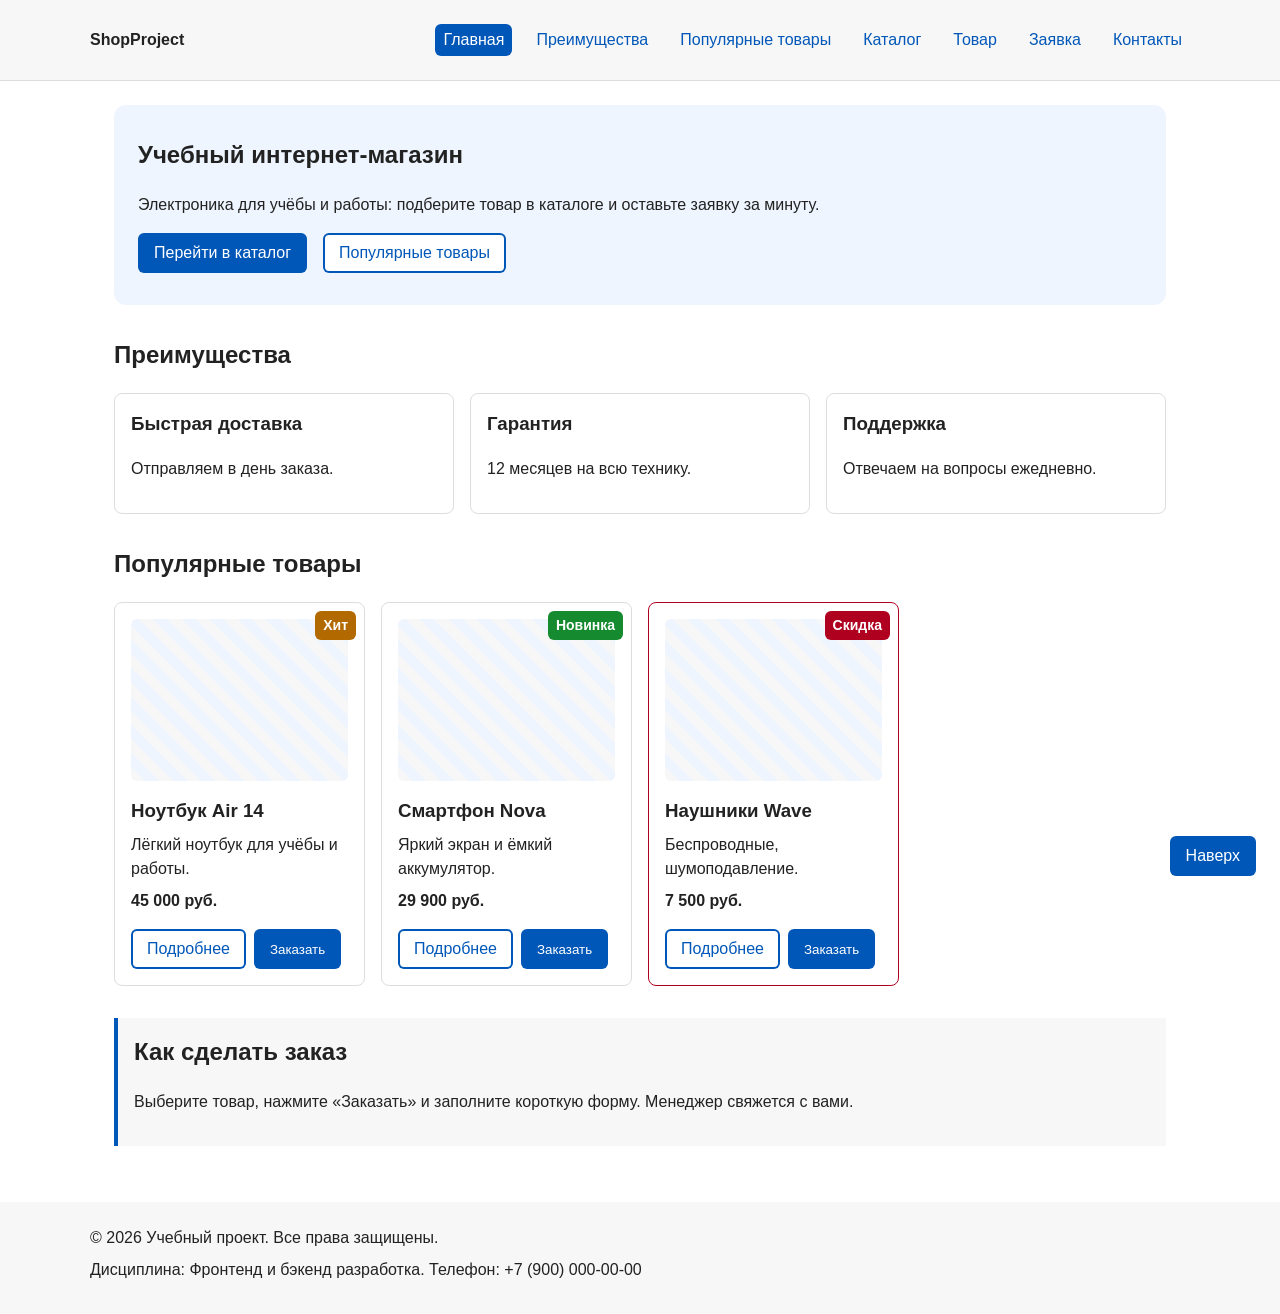
==== index.html @ 7d281588 "feat: add multi-page structure navigation and anchors" ====
<!DOCTYPE html>
<html lang="ru">
<head>
  <meta charset="UTF-8">
  <meta name="viewport" content="width=device-width, initial-scale=1.0">
  <title>Главная — ShopProject</title>
  <meta name="description" content="Учебный интернет-магазин: популярные товары, преимущества, заказ онлайн.">
  <link rel="stylesheet" href="css/style.css">
  <script src="js/main.js" defer></script>
</head>
<body id="top">
  <header>
    <div class="site-header">
      <a class="site-logo" href="index.html">ShopProject</a>
      <nav class="site-nav" aria-label="Основная навигация">
        <ul class="site-nav__list"><li><a class="site-nav__link--active" aria-current="page" href="index.html">Главная</a></li><li><a href="index.html#advantages">Преимущества</a></li><li><a href="index.html#popular">Популярные товары</a></li><li><a href="catalog.html">Каталог</a></li><li><a href="product.html">Товар</a></li><li><a href="order.html">Заявка</a></li><li><a href="contacts.html">Контакты</a></li></ul>
      </nav>
    </div>
  </header>

  <main class="page">
    <section class="hero">
      <h1>Учебный интернет-магазин</h1>
      <p>Электроника для учёбы и работы: подберите товар в каталоге и оставьте заявку за минуту.</p>
      <div class="hero__actions">
        <a class="button" href="catalog.html">Перейти в каталог</a>
        <a class="button button--secondary" href="#popular">Популярные товары</a>
      </div>
    </section>

    <section class="section" id="advantages">
      <h2>Преимущества</h2>
      <ul class="advantages-list">
        <li class="advantages-list__item"><h3 class="advantages-list__title">Быстрая доставка</h3><p>Отправляем в день заказа.</p></li>
        <li class="advantages-list__item"><h3 class="advantages-list__title">Гарантия</h3><p>12 месяцев на всю технику.</p></li>
        <li class="advantages-list__item"><h3 class="advantages-list__title">Поддержка</h3><p>Отвечаем на вопросы ежедневно.</p></li>
      </ul>
    </section>

    <section class="section" id="popular">
      <h2>Популярные товары</h2>
      <div class="catalog__grid">
      <article class="product-card product-card--hit">
        <span class="product-card__badge">Хит</span>
        <div class="product-card__image" role="img" aria-label="Изображение: Ноутбук Air 14"></div>
        <h3 class="product-card__title">Ноутбук Air 14</h3>
        <p class="product-card__description">Лёгкий ноутбук для учёбы и работы.</p>
        <p class="product-card__price">45 000 руб.</p>
        <div class="product-card__actions">
          <a class="button button--secondary" href="product.html">Подробнее</a>
          <button class="button" type="button" data-product="Ноутбук Air 14">Заказать</button>
        </div>
      </article>
      <article class="product-card product-card--new">
        <span class="product-card__badge">Новинка</span>
        <div class="product-card__image" role="img" aria-label="Изображение: Смартфон Nova"></div>
        <h3 class="product-card__title">Смартфон Nova</h3>
        <p class="product-card__description">Яркий экран и ёмкий аккумулятор.</p>
        <p class="product-card__price">29 900 руб.</p>
        <div class="product-card__actions">
          <a class="button button--secondary" href="product.html">Подробнее</a>
          <button class="button" type="button" data-product="Смартфон Nova">Заказать</button>
        </div>
      </article>
      <article class="product-card product-card--discount">
        <span class="product-card__badge">Скидка</span>
        <div class="product-card__image" role="img" aria-label="Изображение: Наушники Wave"></div>
        <h3 class="product-card__title">Наушники Wave</h3>
        <p class="product-card__description">Беспроводные, шумоподавление.</p>
        <p class="product-card__price">7 500 руб.</p>
        <div class="product-card__actions">
          <a class="button button--secondary" href="product.html">Подробнее</a>
          <button class="button" type="button" data-product="Наушники Wave">Заказать</button>
        </div>
      </article>
      </div>
    </section>

    <aside class="aside-info">
      <h2>Как сделать заказ</h2>
      <p>Выберите товар, нажмите «Заказать» и заполните короткую форму. Менеджер свяжется с вами.</p>
    </aside>
    <p class="success-message" data-success hidden>Форма успешно отправлена!</p>
  </main>

  <footer id="contacts">
    <p>&copy; 2026 Учебный проект. Все права защищены.</p>
    <p>Дисциплина: Фронтенд и бэкенд разработка. Телефон: +7 (900) 000-00-00</p>
  </footer>

  <a class="to-top" href="#top">Наверх</a>

</body>
</html>
---- css/style.css ----
/* ===============================
   1. Переменные проекта
   =============================== */

:root {
  /* Основные цвета проекта */
  --color-bg: #ffffff;
  --color-text: #222222;
  --color-muted: #666666;
  --color-primary: #0057b8;
  --color-primary-dark: #003f86;
  --color-border: #dddddd;
  --color-surface: #f7f7f7;
  --color-surface-accent: #eef5ff;
  --color-danger: #b00020;
  --color-success: #168a2f;
  --color-success-bg: #eefaf0;
  --color-white: #ffffff;

  /* Отступы */
  --space-xs: 4px;
  --space-sm: 8px;
  --space-md: 16px;
  --space-lg: 24px;
  --space-xl: 32px;

  /* Скругления */
  --radius-sm: 6px;
  --radius-md: 8px;
  --radius-lg: 12px;

  /* Размеры */
  --container-width: 1100px;
}

* {
  box-sizing: border-box;
}

/* ===============================
   2. Базовые стили
   =============================== */

* {
  box-sizing: border-box;
}

body {
  margin: 0;
  font-family: Arial, sans-serif;
  line-height: 1.5;
  color: var(--color-text);
  background-color: var(--color-bg);
}

header,
main,
footer {
  padding: var(--space-lg);
}

/* ===============================
   3. Общие элементы интерфейса
   =============================== */

header {
  background-color: var(--color-surface);
}

footer {
  background-color: var(--color-surface);
}

.site-header {
  max-width: 1100px;
  margin: 0 auto;
}

.site-logo {
  font-weight: bold;
  text-decoration: none;
  color: #222222;
}

.site-nav__list {
  padding: 0;
  margin: 16px 0 0;
  list-style: none;
}

.site-nav__list li {
  margin-bottom: 8px;
}

.site-nav__list a {
  color: #0057b8;
  text-decoration: none;
}

.site-nav__list a:hover {
  text-decoration: underline;
}

/* ===============================
   4. Компоненты страницы
   =============================== */

.hero {
  max-width: var(--container-width);
  margin: 0 auto var(--space-xl);
  padding: var(--space-xl) var(--space-lg);
  background-color: var(--color-surface-accent);
  border-radius: var(--radius-lg);
}

.section {
  max-width: var(--container-width);
  margin: 0 auto var(--space-xl);
}

.section h2 {
  margin-top: 0;
}

.product-card {
  margin-bottom: var(--space-md);
  padding: var(--space-md);
  border: 1px solid var(--color-border);
  border-radius: var(--radius-md);
  background-color: var(--color-bg);
}

.product-card:hover {
  border-color: var(--color-primary);
}

.product-card h3 {
  margin-top: 0;
}

.button {
  display: inline-block;
  padding: var(--space-sm) var(--space-md);
  color: var(--color-white);
  background-color: var(--color-primary);
  text-decoration: none;
  border: none;
  border-radius: var(--radius-sm);
  cursor: pointer;
}

.button:hover {
  background-color: var(--color-primary-dark);
}

.button:focus-visible {
  outline: 2px solid var(--color-primary);
  outline-offset: 3px;
}

.button:disabled {
  opacity: 0.6;
  cursor: not-allowed;
}

/*
  Дополнительный информационный блок.
*/
.aside-info {
  max-width: var(--container-width);
  margin: 0 auto var(--space-xl);
  padding: var(--space-md);
  border-left: 4px solid var(--color-primary);
  background-color: var(--color-surface);
}

/* ===============================
   5. Форма и модальное окно
   =============================== */

.order-dialog {
  width: min(100% - 32px, 560px);
  padding: var(--space-lg);
  border: none;
  border-radius: var(--radius-lg);
}

.order-dialog::backdrop {
  background-color: rgba(0, 0, 0, 0.5);
}

.form-field {
  margin-bottom: var(--space-md);
}

.form-field label {
  display: block;
  margin-bottom: var(--space-xs);
}

.form-field input,
.form-field select,
.form-field textarea {
  width: 100%;
  padding: 10px 12px;
  border: 1px solid var(--color-border);
  border-radius: var(--radius-sm);
  font: inherit;
}

.form-field input[type="checkbox"] {
  width: auto;
}

.form-field small {
  display: block;
  margin-top: var(--space-xs);
  color: var(--color-muted);
}

.form-field input:hover,
.form-field select:hover,
.form-field textarea:hover {
  border-color: var(--color-primary);
}

.form-field input:focus-visible,
.form-field select:focus-visible,
.form-field textarea:focus-visible,
.form-actions button:focus-visible {
  outline: 2px solid var(--color-primary);
  outline-offset: 3px;
}

[aria-invalid="true"] {
  border-color: var(--color-danger);
}


/*
  Кнопки формы.
*/
.form-actions {
  display: flex;
  gap: 12px;
  margin-top: 20px;
}

/*
  Сообщение об успешной отправке.
*/
.success-message {
  max-width: var(--container-width);
  margin: var(--space-lg) auto;
  padding: var(--space-md);
  border-left: 4px solid var(--color-success);
  background-color: var(--color-success-bg);
}

/* ===============================
   6. Дополнения для многостраничного сайта
   (всё, что выше, сохранено без изменений)
   =============================== */

a {
  color: var(--color-primary);
}

a:focus-visible {
  outline: 2px solid var(--color-primary);
  outline-offset: 3px;
}

.page {
  max-width: var(--container-width);
  margin: 0 auto;
}

.page__title {
  margin-top: 0;
}

.breadcrumbs {
  margin-bottom: var(--space-md);
  color: var(--color-muted);
}

.section--narrow {
  margin-left: 0;
  max-width: 600px;
}

/* Шапка: sticky + Flexbox */
header {
  position: sticky;
  top: 0;
  z-index: 100;
  border-bottom: 1px solid var(--color-border);
}

.site-header {
  display: flex;
  flex-wrap: wrap;
  align-items: center;
  justify-content: space-between;
  gap: var(--space-md);
}

.site-nav__list {
  display: flex;
  flex-wrap: wrap;
  gap: var(--space-xs) var(--space-md);
  margin: 0;
}

.site-nav__list li {
  margin-bottom: 0;
}

.site-nav__list a {
  display: inline-block;
  padding: var(--space-xs) var(--space-sm);
  border-radius: var(--radius-sm);
}

.site-nav__list .site-nav__link--active {
  color: var(--color-white);
  background-color: var(--color-primary);
}

footer p {
  max-width: var(--container-width);
  margin: 0 auto var(--space-sm);
}

/* Кнопки: варианты */
.button--secondary {
  color: var(--color-primary);
  background-color: var(--color-white);
  box-shadow: inset 0 0 0 2px var(--color-primary);
}

.button--secondary:hover {
  color: var(--color-white);
}

.button--disabled {
  opacity: 0.6;
  cursor: not-allowed;
}

/* Главная */
.hero h1 {
  margin-top: 0;
}

.hero__actions {
  display: flex;
  flex-wrap: wrap;
  gap: var(--space-md);
}

.advantages-list {
  display: grid;
  grid-template-columns: repeat(auto-fit, minmax(220px, 1fr));
  gap: var(--space-md);
  margin: 0;
  padding: 0;
  list-style: none;
}

.advantages-list__item {
  padding: var(--space-md);
  border: 1px solid var(--color-border);
  border-radius: var(--radius-md);
}

.advantages-list__title {
  margin-top: 0;
}

.aside-info h2 {
  margin-top: 0;
}

/* Каталог: Grid */
.catalog {
  display: grid;
  grid-template-columns: 240px 1fr;
  gap: var(--space-lg);
  align-items: start;
}

.catalog__grid {
  display: grid;
  grid-template-columns: repeat(auto-fill, minmax(250px, 1fr));
  gap: var(--space-md);
}

.catalog__grid .product-card {
  margin-bottom: 0;
}

.filters {
  position: sticky;
  top: 90px;
  padding: var(--space-md);
  border: 1px solid var(--color-border);
  border-radius: var(--radius-md);
  background-color: var(--color-surface);
}

.filters__title {
  margin-top: 0;
}

.filters__subtitle {
  margin-bottom: var(--space-sm);
}

.filters__list {
  margin: 0 0 var(--space-md);
  padding: 0;
  list-style: none;
}

.filters__text {
  margin-top: 0;
}

/* Карточки: relative + absolute бейдж */
.product-card {
  position: relative;
  display: flex;
  flex-direction: column;
}

.product-card__badge {
  position: absolute;
  top: var(--space-sm);
  right: var(--space-sm);
  z-index: 1;
  padding: var(--space-xs) var(--space-sm);
  font-size: 14px;
  font-weight: bold;
  color: var(--color-white);
  background-color: #b26a00;
  border-radius: var(--radius-sm);
}

.product-card--new .product-card__badge {
  background-color: var(--color-success);
}

.product-card--discount {
  border-color: var(--color-danger);
}

.product-card--discount .product-card__badge {
  background-color: var(--color-danger);
}

.product-card__image,
.product-page__image {
  aspect-ratio: 4 / 3;
  margin-bottom: var(--space-md);
  background: repeating-linear-gradient(45deg, var(--color-surface), var(--color-surface) 10px, var(--color-surface-accent) 10px, var(--color-surface-accent) 20px);
  border-radius: var(--radius-sm);
}

.product-card__title {
  margin-bottom: var(--space-sm);
}

.product-card__description {
  flex-grow: 1;
  margin: 0 0 var(--space-sm);
}

.product-card__price {
  margin: 0 0 var(--space-md);
  font-weight: bold;
}

.product-card__actions {
  display: flex;
  flex-wrap: wrap;
  gap: var(--space-sm);
}

/* Страница товара и таблица */
.product-page {
  display: grid;
  grid-template-columns: 1fr 1fr;
  gap: var(--space-xl);
  margin-bottom: var(--space-xl);
}

.product-page__title {
  margin-top: 0;
}

.product-page__price {
  font-size: 28px;
  font-weight: bold;
}

.spec-table {
  width: 100%;
  border-collapse: collapse;
}

.spec-table__caption {
  margin-bottom: var(--space-sm);
  font-size: 20px;
  font-weight: bold;
  text-align: left;
}

.spec-table th,
.spec-table td {
  padding: var(--space-sm) var(--space-md);
  border: 1px solid var(--color-border);
  text-align: left;
}

.spec-table thead th {
  color: var(--color-white);
  background-color: var(--color-primary);
}

.spec-table tbody th {
  background-color: var(--color-surface);
}

.spec-table tbody tr:nth-child(even) td {
  background-color: var(--color-surface-accent);
}

.spec-table tbody tr:hover td {
  background-color: var(--color-border);
}

/* Контакты и кнопка «Наверх» (fixed) */
.contacts {
  display: grid;
  grid-template-columns: 1fr 1fr;
  gap: var(--space-xl);
}

.to-top {
  position: fixed;
  right: var(--space-lg);
  bottom: var(--space-lg);
  z-index: 50;
  padding: var(--space-sm) var(--space-md);
  color: var(--color-white);
  background-color: var(--color-primary);
  border-radius: var(--radius-sm);
  text-decoration: none;
}

.to-top:hover {
  background-color: var(--color-primary-dark);
}

/* Адаптивность */
@media (max-width: 800px) {
  .catalog,
  .product-page,
  .contacts {
    grid-template-columns: 1fr;
  }

  .filters {
    position: static;
  }
}
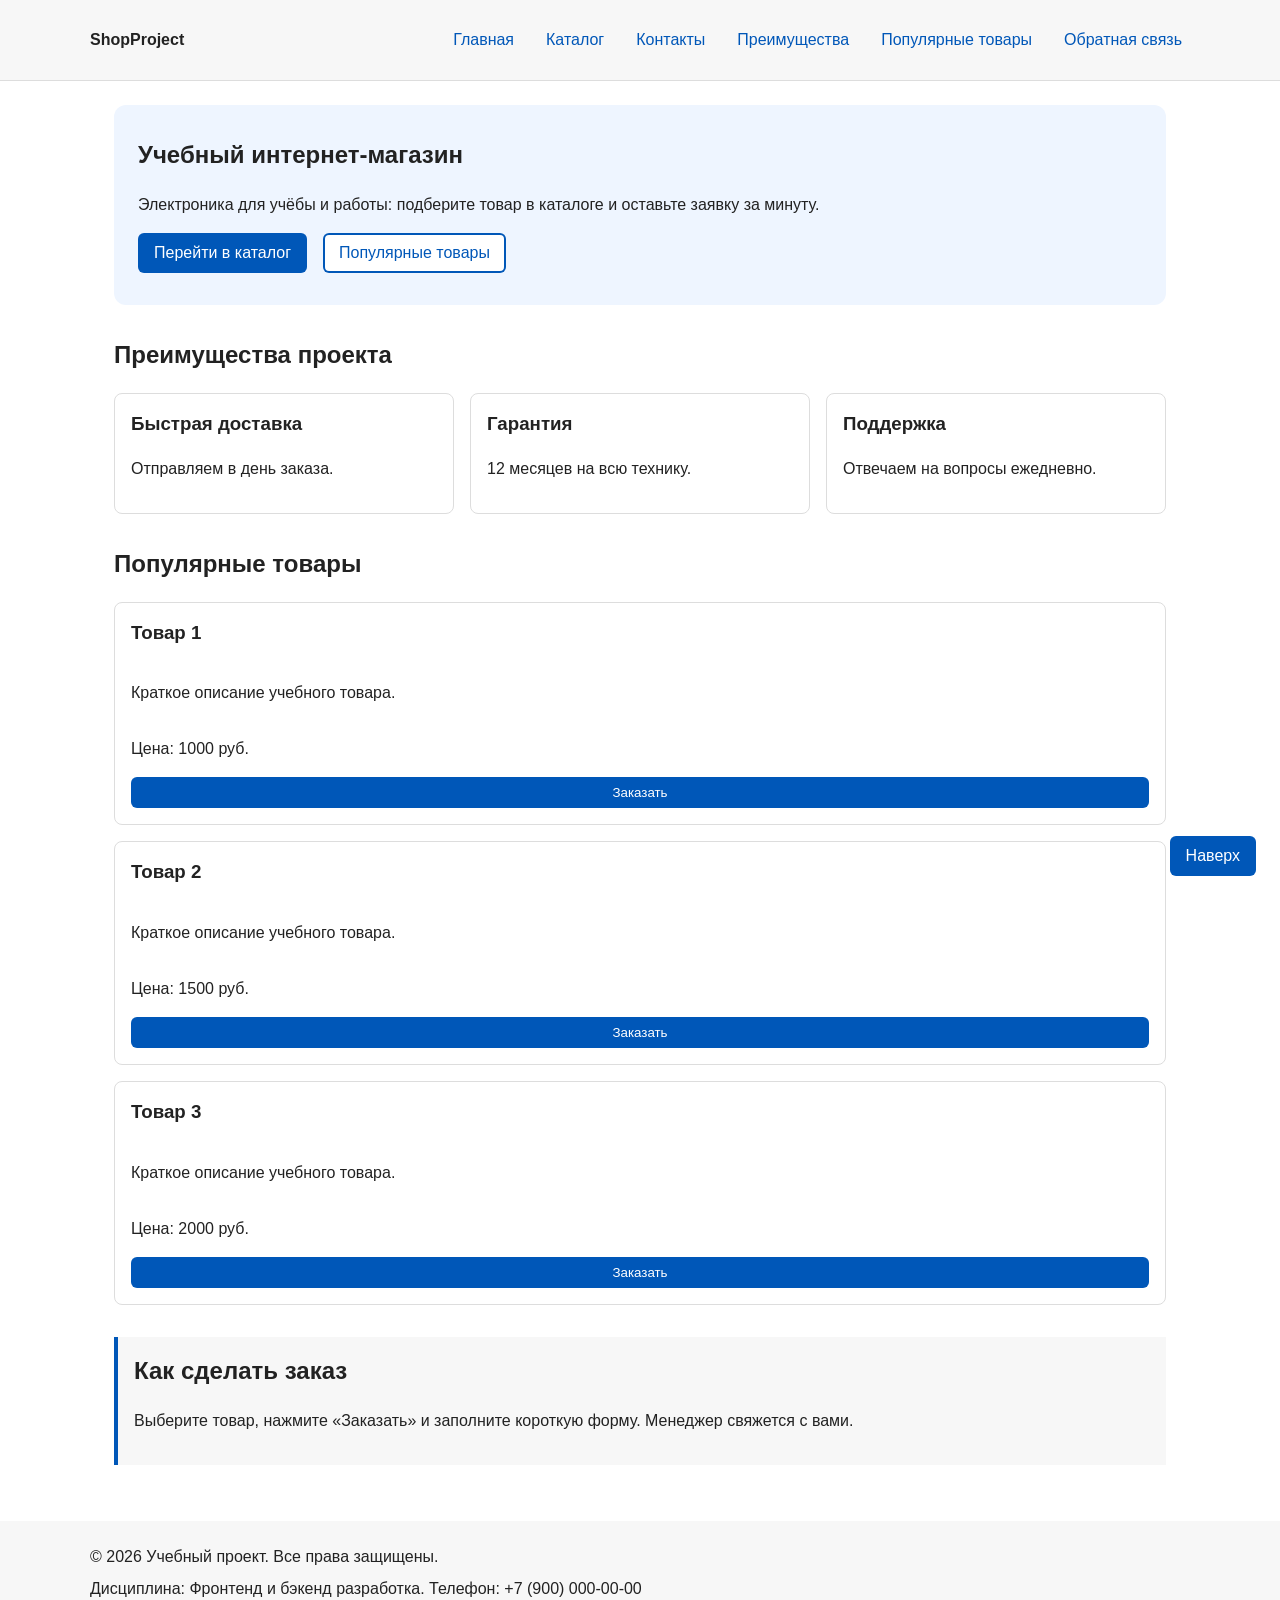
==== commit 2c433a92: "feat: add multi-page structure navigation and anchors" ====
--- a/index.html
+++ b/index.html
@@ -7,14 +7,26 @@
   <meta name="description" content="Учебный интернет-магазин: популярные товары, преимущества, заказ онлайн.">
   <link rel="stylesheet" href="css/style.css">
   <script src="js/main.js" defer></script>
+  <meta property="og:type" content="website">
+  <meta property="og:title" content="Учебный интернет-магазин">
+  <meta property="og:description" content="Учебный frontend-проект интернет-магазина.">
+  <meta property="og:image" content="https://sefdief.github.io/kr1-html-css-shop/images/preview.jpg">
 </head>
 <body id="top">
   <header>
     <div class="site-header">
       <a class="site-logo" href="index.html">ShopProject</a>
       <nav class="site-nav" aria-label="Основная навигация">
-        <ul class="site-nav__list"><li><a class="site-nav__link--active" aria-current="page" href="index.html">Главная</a></li><li><a href="index.html#advantages">Преимущества</a></li><li><a href="index.html#popular">Популярные товары</a></li><li><a href="catalog.html">Каталог</a></li><li><a href="product.html">Товар</a></li><li><a href="order.html">Заявка</a></li><li><a href="contacts.html">Контакты</a></li></ul>
-      </nav>
+        <ul class="site-nav__list">
+        <li><a href="index.html">Главная</a></li>
+        <li><a href="catalog.html">Каталог</a></li>
+        <li><a href="contacts.html">Контакты</a></li>
+        <li><a href="index.html#advantages">Преимущества</a></li>
+        <li><a href="index.html#popular">Популярные товары</a></li>
+        <li><a href="index.html#contacts">Обратная связь</a></li>
+      </ul>
+    </nav>
+
     </div>
   </header>
 
@@ -29,7 +41,7 @@
     </section>
 
     <section class="section" id="advantages">
-      <h2>Преимущества</h2>
+      <h2>Преимущества проекта</h2>
       <ul class="advantages-list">
         <li class="advantages-list__item"><h3 class="advantages-list__title">Быстрая доставка</h3><p>Отправляем в день заказа.</p></li>
         <li class="advantages-list__item"><h3 class="advantages-list__title">Гарантия</h3><p>12 месяцев на всю технику.</p></li>
@@ -37,44 +49,39 @@
       </ul>
     </section>
 
-    <section class="section" id="popular">
-      <h2>Популярные товары</h2>
-      <div class="catalog__grid">
-      <article class="product-card product-card--hit">
-        <span class="product-card__badge">Хит</span>
-        <div class="product-card__image" role="img" aria-label="Изображение: Ноутбук Air 14"></div>
-        <h3 class="product-card__title">Ноутбук Air 14</h3>
-        <p class="product-card__description">Лёгкий ноутбук для учёбы и работы.</p>
-        <p class="product-card__price">45 000 руб.</p>
-        <div class="product-card__actions">
-          <a class="button button--secondary" href="product.html">Подробнее</a>
-          <button class="button" type="button" data-product="Ноутбук Air 14">Заказать</button>
-        </div>
-      </article>
-      <article class="product-card product-card--new">
-        <span class="product-card__badge">Новинка</span>
-        <div class="product-card__image" role="img" aria-label="Изображение: Смартфон Nova"></div>
-        <h3 class="product-card__title">Смартфон Nova</h3>
-        <p class="product-card__description">Яркий экран и ёмкий аккумулятор.</p>
-        <p class="product-card__price">29 900 руб.</p>
-        <div class="product-card__actions">
-          <a class="button button--secondary" href="product.html">Подробнее</a>
-          <button class="button" type="button" data-product="Смартфон Nova">Заказать</button>
-        </div>
-      </article>
-      <article class="product-card product-card--discount">
-        <span class="product-card__badge">Скидка</span>
-        <div class="product-card__image" role="img" aria-label="Изображение: Наушники Wave"></div>
-        <h3 class="product-card__title">Наушники Wave</h3>
-        <p class="product-card__description">Беспроводные, шумоподавление.</p>
-        <p class="product-card__price">7 500 руб.</p>
-        <div class="product-card__actions">
-          <a class="button button--secondary" href="product.html">Подробнее</a>
-          <button class="button" type="button" data-product="Наушники Wave">Заказать</button>
-        </div>
-      </article>
-      </div>
-    </section>
+<section class="section" id="popular">
+  <h2>Популярные товары</h2>
+  <div class="products-grid">
+  
+    <article class="product-card">
+      <h3>Товар 1</h3>
+      <p>Краткое описание учебного товара.</p>
+      <p>Цена: 1000 руб.</p>
+      <button class="button product-card__button" type="button" data-product="Товар 1">
+        Заказать
+      </button>
+    </article>
+
+    <article class="product-card">
+      <h3>Товар 2</h3>
+      <p>Краткое описание учебного товара.</p>
+      <p>Цена: 1500 руб.</p>
+      <button class="button product-card__button" type="button" data-product="Товар 2">
+        Заказать
+      </button>
+    </article>
+
+    <article class="product-card">
+      <h3>Товар 3</h3>
+      <p>Краткое описание учебного товара.</p>
+      <p>Цена: 2000 руб.</p>
+      <button class="button product-card__button" type="button" data-product="Товар 3">
+        Заказать
+      </button>
+    </article>
+  </div>
+</section>
+
 
     <aside class="aside-info">
       <h2>Как сделать заказ</h2>
--- a/css/style.css
+++ b/css/style.css
@@ -83,23 +83,35 @@
 }
 
 .site-nav__list {
+  display: flex;
+  flex-wrap: wrap;
+  justify-content: center;
+  align-items: center;
+  gap: var(--space-md);
   padding: 0;
-  margin: 16px 0 0;
+  margin: var(--space-md) 0 0;
   list-style: none;
 }
+
 
 .site-nav__list li {
   margin-bottom: 8px;
 }
 
 .site-nav__list a {
-  color: #0057b8;
+  display: inline-block;
+  padding: var(--space-sm) var(--space-md);
+  color: var(--color-primary);
   text-decoration: none;
-}
+  border-radius: var(--radius-sm);
+}
+
 
 .site-nav__list a:hover {
-  text-decoration: underline;
-}
+  color: var(--color-white);
+  background-color: var(--color-primary);
+}
+
 
 /* ===============================
    4. Компоненты страницы
@@ -266,6 +278,10 @@
   color: var(--color-primary);
 }
 
+html {
+  scroll-behavior: smooth;
+}
+
 a:focus-visible {
   outline: 2px solid var(--color-primary);
   outline-offset: 3px;
@@ -281,7 +297,18 @@
 }
 
 .breadcrumbs {
-  margin-bottom: var(--space-md);
+  max-width: var(--container-width);
+  margin: 0 auto var(--space-md);
+  font-size: 14px;
+  color: var(--color-muted);
+}
+
+.breadcrumbs a {
+  color: var(--color-primary);
+}
+
+.breadcrumbs span::before {
+  content: " / ";
   color: var(--color-muted);
 }
 
@@ -541,6 +568,11 @@
   background-color: var(--color-border);
 }
 
+:target {
+  outline: 2px dashed var(--color-primary);
+  outline-offset: 4px;
+}
+
 /* Контакты и кнопка «Наверх» (fixed) */
 .contacts {
   display: grid;
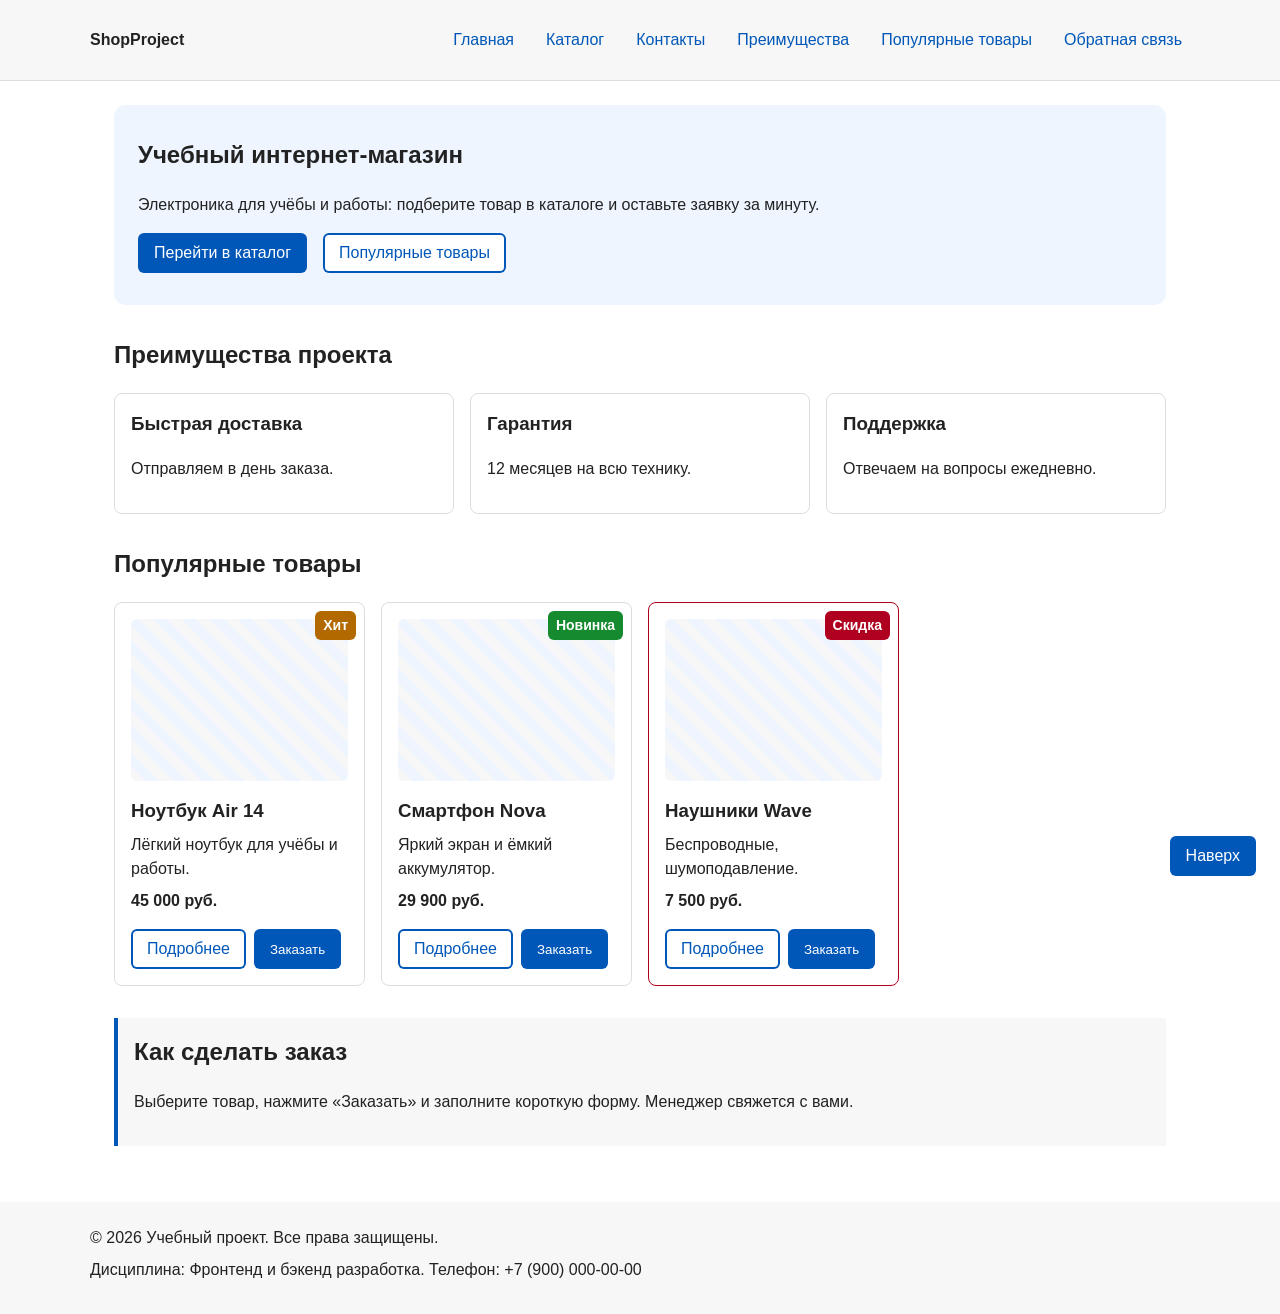
==== commit 36144602: "feat: add multi-page structure navigation and anchors" ====
--- a/index.html
+++ b/index.html
@@ -5,12 +5,12 @@
   <meta name="viewport" content="width=device-width, initial-scale=1.0">
   <title>Главная — ShopProject</title>
   <meta name="description" content="Учебный интернет-магазин: популярные товары, преимущества, заказ онлайн.">
-  <link rel="stylesheet" href="css/style.css">
-  <script src="js/main.js" defer></script>
   <meta property="og:type" content="website">
   <meta property="og:title" content="Учебный интернет-магазин">
   <meta property="og:description" content="Учебный frontend-проект интернет-магазина.">
   <meta property="og:image" content="https://sefdief.github.io/kr1-html-css-shop/images/preview.jpg">
+  <link rel="stylesheet" href="css/style.css">
+  <script src="js/main.js" defer></script>
 </head>
 <body id="top">
   <header>
@@ -18,15 +18,14 @@
       <a class="site-logo" href="index.html">ShopProject</a>
       <nav class="site-nav" aria-label="Основная навигация">
         <ul class="site-nav__list">
-        <li><a href="index.html">Главная</a></li>
-        <li><a href="catalog.html">Каталог</a></li>
-        <li><a href="contacts.html">Контакты</a></li>
-        <li><a href="index.html#advantages">Преимущества</a></li>
-        <li><a href="index.html#popular">Популярные товары</a></li>
-        <li><a href="index.html#contacts">Обратная связь</a></li>
-      </ul>
-    </nav>
-
+          <li><a href="index.html">Главная</a></li>
+          <li><a href="catalog.html">Каталог</a></li>
+          <li><a href="contacts.html">Контакты</a></li>
+          <li><a href="index.html#advantages">Преимущества</a></li>
+          <li><a href="index.html#popular">Популярные товары</a></li>
+          <li><a href="index.html#contacts">Обратная связь</a></li>
+        </ul>
+      </nav>
     </div>
   </header>
 
@@ -49,39 +48,44 @@
       </ul>
     </section>
 
-<section class="section" id="popular">
-  <h2>Популярные товары</h2>
-  <div class="products-grid">
-  
-    <article class="product-card">
-      <h3>Товар 1</h3>
-      <p>Краткое описание учебного товара.</p>
-      <p>Цена: 1000 руб.</p>
-      <button class="button product-card__button" type="button" data-product="Товар 1">
-        Заказать
-      </button>
-    </article>
-
-    <article class="product-card">
-      <h3>Товар 2</h3>
-      <p>Краткое описание учебного товара.</p>
-      <p>Цена: 1500 руб.</p>
-      <button class="button product-card__button" type="button" data-product="Товар 2">
-        Заказать
-      </button>
-    </article>
-
-    <article class="product-card">
-      <h3>Товар 3</h3>
-      <p>Краткое описание учебного товара.</p>
-      <p>Цена: 2000 руб.</p>
-      <button class="button product-card__button" type="button" data-product="Товар 3">
-        Заказать
-      </button>
-    </article>
-  </div>
-</section>
-
+    <section class="section" id="popular">
+      <h2>Популярные товары</h2>
+      <div class="catalog__grid">
+      <article class="product-card product-card--hit">
+        <span class="product-card__badge">Хит</span>
+        <div class="product-card__image" role="img" aria-label="Изображение: Ноутбук Air 14"></div>
+        <h3 class="product-card__title">Ноутбук Air 14</h3>
+        <p class="product-card__description">Лёгкий ноутбук для учёбы и работы.</p>
+        <p class="product-card__price">45 000 руб.</p>
+        <div class="product-card__actions">
+          <a class="button button--secondary" href="product.html">Подробнее</a>
+          <button class="button" type="button" data-product="Ноутбук Air 14">Заказать</button>
+        </div>
+      </article>
+      <article class="product-card product-card--new">
+        <span class="product-card__badge">Новинка</span>
+        <div class="product-card__image" role="img" aria-label="Изображение: Смартфон Nova"></div>
+        <h3 class="product-card__title">Смартфон Nova</h3>
+        <p class="product-card__description">Яркий экран и ёмкий аккумулятор.</p>
+        <p class="product-card__price">29 900 руб.</p>
+        <div class="product-card__actions">
+          <a class="button button--secondary" href="product.html">Подробнее</a>
+          <button class="button" type="button" data-product="Смартфон Nova">Заказать</button>
+        </div>
+      </article>
+      <article class="product-card product-card--discount">
+        <span class="product-card__badge">Скидка</span>
+        <div class="product-card__image" role="img" aria-label="Изображение: Наушники Wave"></div>
+        <h3 class="product-card__title">Наушники Wave</h3>
+        <p class="product-card__description">Беспроводные, шумоподавление.</p>
+        <p class="product-card__price">7 500 руб.</p>
+        <div class="product-card__actions">
+          <a class="button button--secondary" href="product.html">Подробнее</a>
+          <button class="button" type="button" data-product="Наушники Wave">Заказать</button>
+        </div>
+      </article>
+      </div>
+    </section>
 
     <aside class="aside-info">
       <h2>Как сделать заказ</h2>
--- a/css/style.css
+++ b/css/style.css
@@ -278,10 +278,6 @@
   color: var(--color-primary);
 }
 
-html {
-  scroll-behavior: smooth;
-}
-
 a:focus-visible {
   outline: 2px solid var(--color-primary);
   outline-offset: 3px;
@@ -311,6 +307,16 @@
   content: " / ";
   color: var(--color-muted);
 }
+
+html {
+  scroll-behavior: smooth;
+}
+
+:target {
+  outline: 2px dashed var(--color-primary);
+  outline-offset: 4px;
+}
+
 
 .section--narrow {
   margin-left: 0;
@@ -568,11 +574,6 @@
   background-color: var(--color-border);
 }
 
-:target {
-  outline: 2px dashed var(--color-primary);
-  outline-offset: 4px;
-}
-
 /* Контакты и кнопка «Наверх» (fixed) */
 .contacts {
   display: grid;
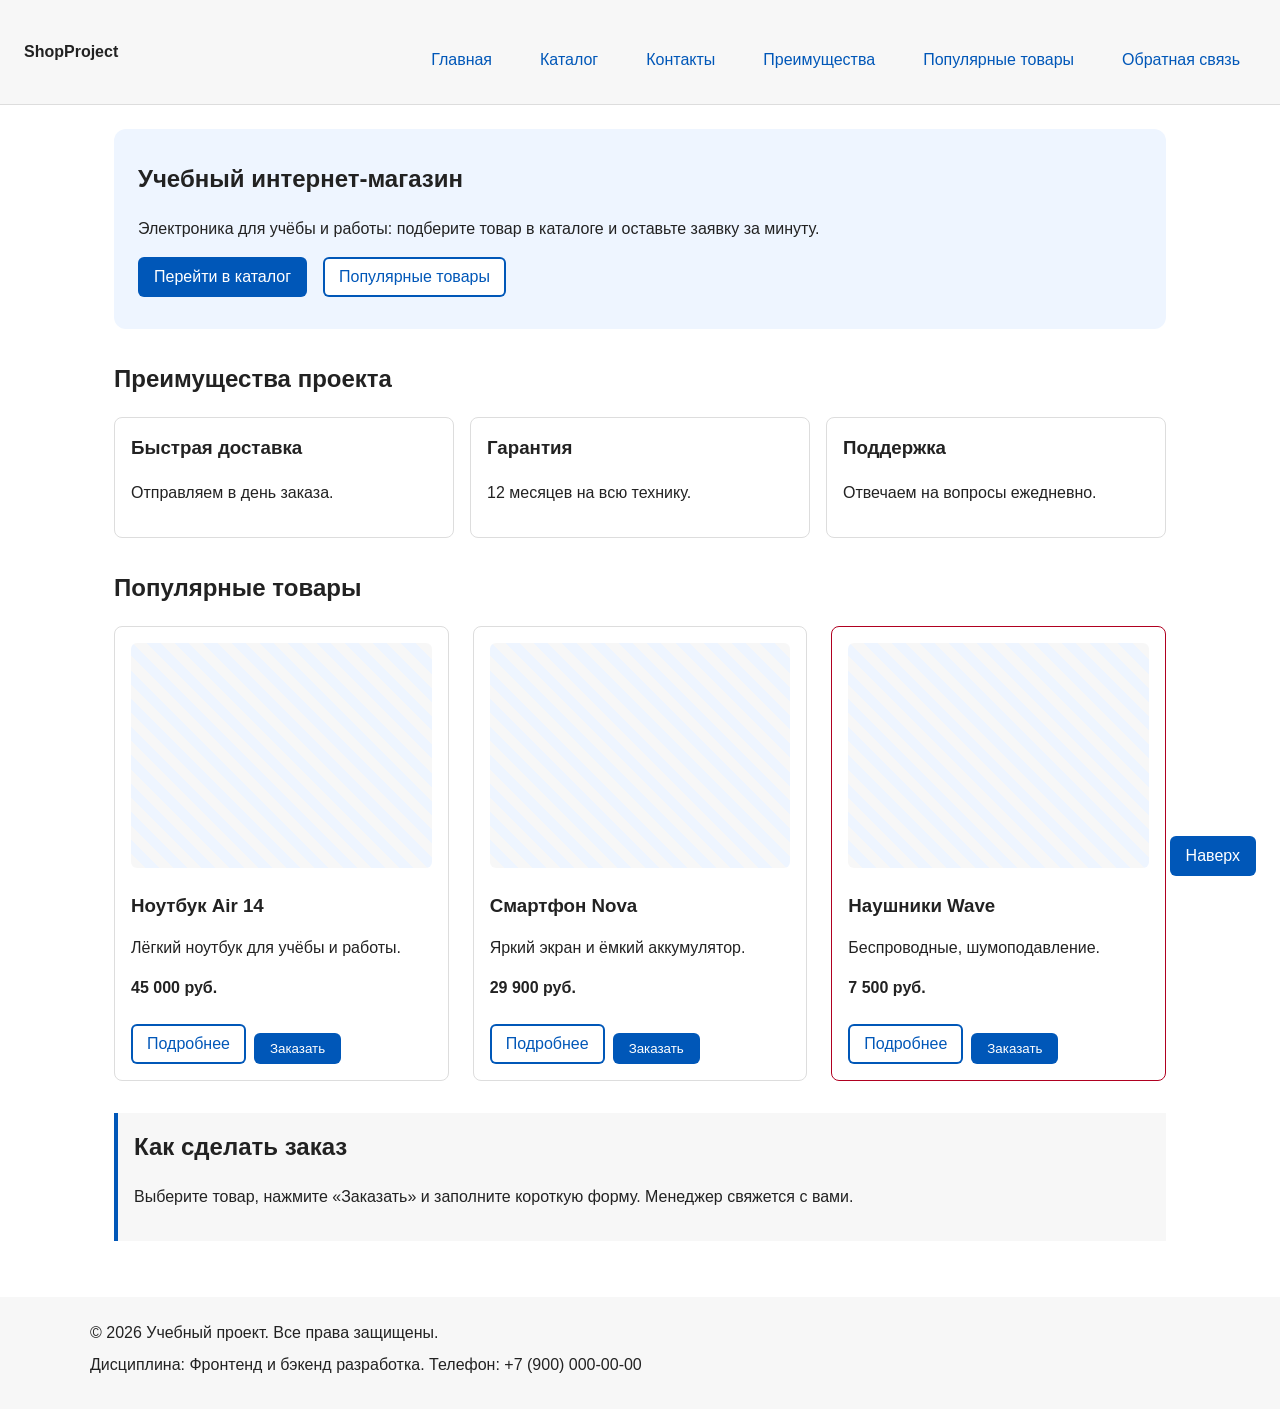
==== commit 7ceae5ce: "feat: add flex navigation and grid catalog layout" ====
--- a/index.html
+++ b/index.html
@@ -50,7 +50,7 @@
 
     <section class="section" id="popular">
       <h2>Популярные товары</h2>
-      <div class="catalog__grid">
+      <div class="products-grid">
       <article class="product-card product-card--hit">
         <span class="product-card__badge">Хит</span>
         <div class="product-card__image" role="img" aria-label="Изображение: Ноутбук Air 14"></div>
@@ -102,4 +102,4 @@
   <a class="to-top" href="#top">Наверх</a>
 
 </body>
-</html>
+</html>
--- a/css/style.css
+++ b/css/style.css
@@ -72,8 +72,11 @@
 }
 
 .site-header {
-  max-width: 1100px;
-  margin: 0 auto;
+  display: flex;
+  flex-wrap: wrap;
+  align-items: center;
+  justify-content: space-between;
+  gap: var(--space-md);
 }
 
 .site-logo {
@@ -95,7 +98,7 @@
 
 
 .site-nav__list li {
-  margin-bottom: 8px;
+  margin-bottom: 0;
 }
 
 .site-nav__list a {
@@ -112,6 +115,11 @@
   background-color: var(--color-primary);
 }
 
+.site-nav__list .site-nav__link--active {
+  color: var(--color-white);
+  background-color: var(--color-primary);
+}
+
 
 /* ===============================
    4. Компоненты страницы
@@ -134,16 +142,14 @@
   margin-top: 0;
 }
 
-.product-card {
-  margin-bottom: var(--space-md);
-  padding: var(--space-md);
-  border: 1px solid var(--color-border);
-  border-radius: var(--radius-md);
-  background-color: var(--color-bg);
-}
-
 .product-card:hover {
   border-color: var(--color-primary);
+}
+
+.products-grid {
+  display: grid;
+  grid-template-columns: repeat(3, 1fr);
+  gap: var(--space-lg);
 }
 
 .product-card h3 {
@@ -269,6 +275,8 @@
   background-color: var(--color-success-bg);
 }
 
+<<<<<<< Updated upstream
+=======
 /* ===============================
    6. Дополнения для многостраничного сайта
    (всё, что выше, сохранено без изменений)
@@ -331,36 +339,6 @@
   border-bottom: 1px solid var(--color-border);
 }
 
-.site-header {
-  display: flex;
-  flex-wrap: wrap;
-  align-items: center;
-  justify-content: space-between;
-  gap: var(--space-md);
-}
-
-.site-nav__list {
-  display: flex;
-  flex-wrap: wrap;
-  gap: var(--space-xs) var(--space-md);
-  margin: 0;
-}
-
-.site-nav__list li {
-  margin-bottom: 0;
-}
-
-.site-nav__list a {
-  display: inline-block;
-  padding: var(--space-xs) var(--space-sm);
-  border-radius: var(--radius-sm);
-}
-
-.site-nav__list .site-nav__link--active {
-  color: var(--color-white);
-  background-color: var(--color-primary);
-}
-
 footer p {
   max-width: var(--container-width);
   margin: 0 auto var(--space-sm);
@@ -434,6 +412,27 @@
   margin-bottom: 0;
 }
 
+.catalog-layout {
+  max-width: var(--container-width);
+  margin: 0 auto var(--space-xl);
+  display: grid;
+  grid-template-columns: 260px 1fr;
+  grid-template-areas: "filters products";
+  gap: var(--space-lg);
+}
+
+.catalog-filters {
+  grid-area: filters;
+  padding: var(--space-md);
+  border: 1px solid var(--color-border);
+  border-radius: var(--radius-md);
+  background-color: var(--color-surface);
+}
+
+.catalog-products {
+  grid-area: products;
+}
+
 .filters {
   position: sticky;
   top: 90px;
@@ -461,11 +460,50 @@
   margin-top: 0;
 }
 
+.filters-form {
+  display: grid;
+  gap: var(--space-md);
+}
+
+.filters-form fieldset {
+  margin: 0;
+  padding: var(--space-md);
+  border: 1px solid var(--color-border);
+  border-radius: var(--radius-sm);
+}
+
+.filters-form legend {
+  font-weight: 700;
+}
+
+.filters-form label {
+  display: block;
+  margin-bottom: var(--space-sm);
+}
+
+.filters-form input[type="number"] {
+  width: 100%;
+  padding: 8px 10px;
+  border: 1px solid var(--color-border);
+  border-radius: var(--radius-sm);
+  font: inherit;
+}
+
 /* Карточки: relative + absolute бейдж */
 .product-card {
-  position: relative;
   display: flex;
   flex-direction: column;
+  gap: var(--space-sm);
+  margin-bottom: 0;
+  padding: var(--space-md);
+  border: 1px solid var(--color-border);
+  border-radius: var(--radius-md);
+  background-color: var(--color-bg);
+}
+
+.product-card .button {
+  margin-top: auto;
+  align-self: flex-start;
 }
 
 .product-card__badge {
@@ -609,3 +647,4 @@
     position: static;
   }
 }
+>>>>>>> Stashed changes
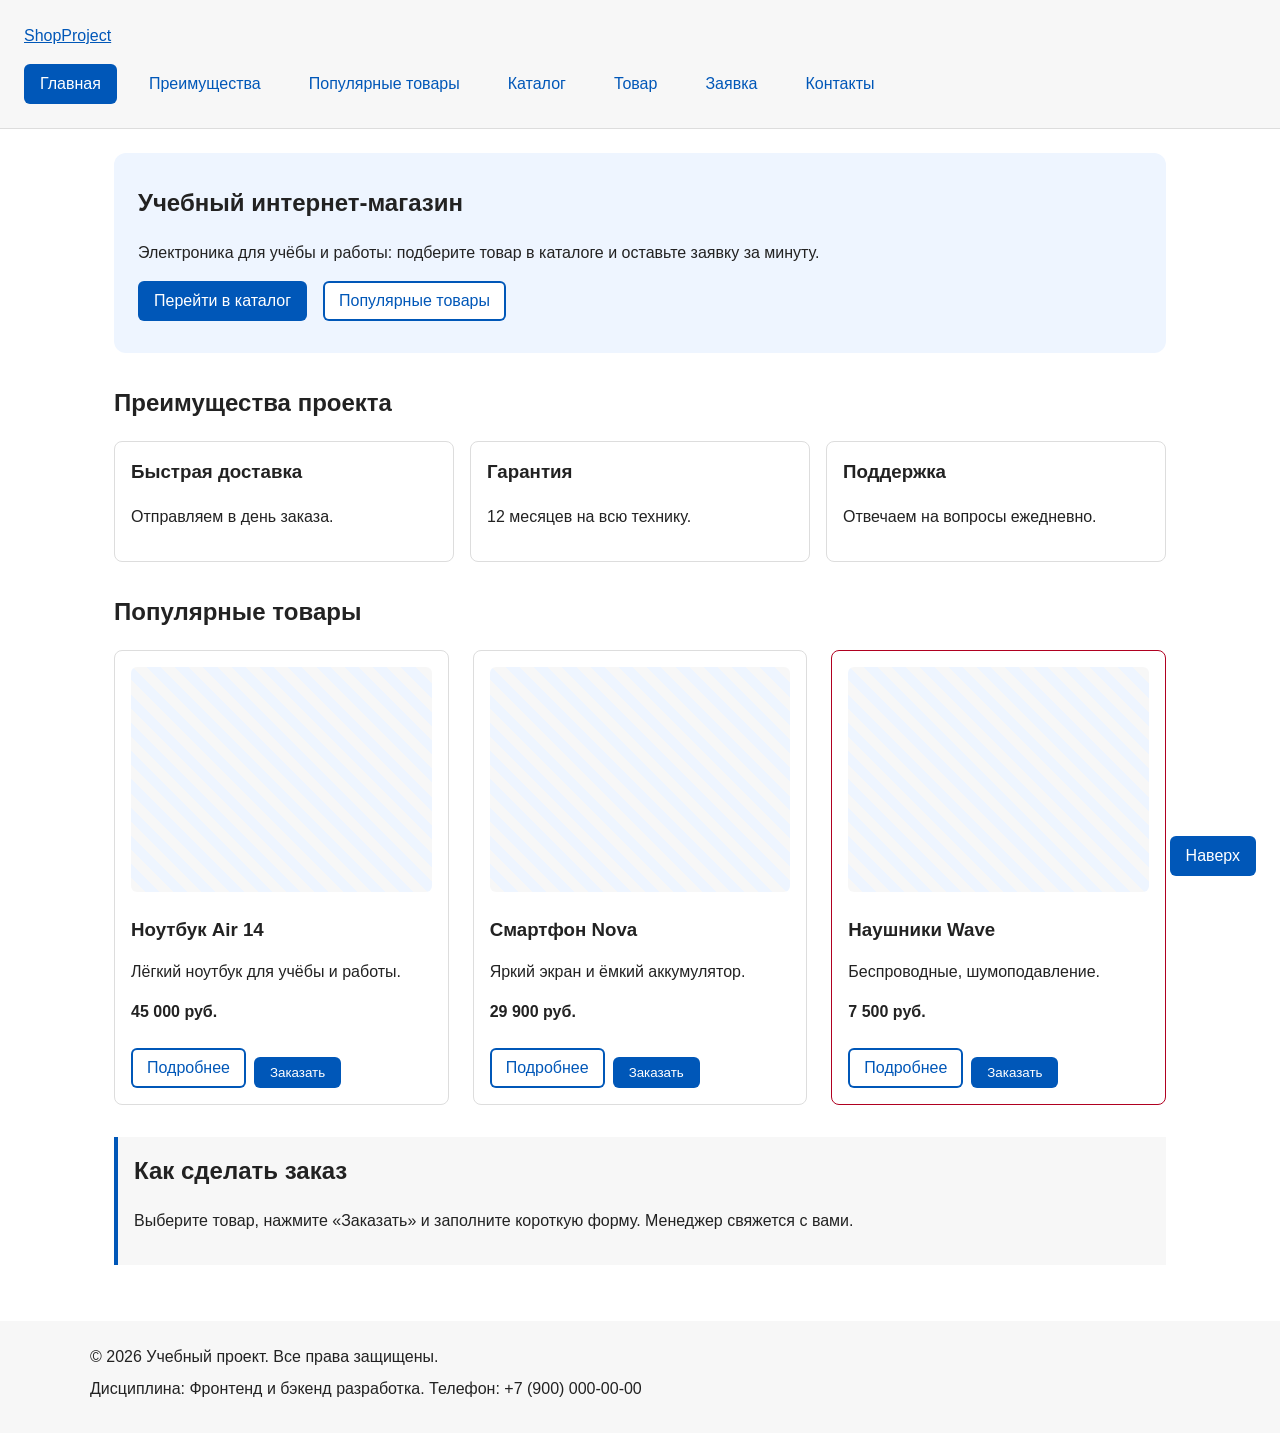
==== commit b4be843a: "fix: prepare HTML CSS project for submission" ====
--- a/index.html
+++ b/index.html
@@ -5,25 +5,26 @@
   <meta name="viewport" content="width=device-width, initial-scale=1.0">
   <title>Главная — ShopProject</title>
   <meta name="description" content="Учебный интернет-магазин: популярные товары, преимущества, заказ онлайн.">
+  <link rel="stylesheet" href="css/style.css">
+  <script src="js/main.js" defer></script>
   <meta property="og:type" content="website">
   <meta property="og:title" content="Учебный интернет-магазин">
   <meta property="og:description" content="Учебный frontend-проект интернет-магазина.">
   <meta property="og:image" content="https://sefdief.github.io/kr1-html-css-shop/images/preview.jpg">
-  <link rel="stylesheet" href="css/style.css">
-  <script src="js/main.js" defer></script>
 </head>
 <body id="top">
-  <header>
-    <div class="site-header">
-      <a class="site-logo" href="index.html">ShopProject</a>
+  <header class="site-header">
+    <div class="site-header__inner">
+      <a class="site-header__logo" href="index.html">ShopProject</a>
       <nav class="site-nav" aria-label="Основная навигация">
         <ul class="site-nav__list">
-          <li><a href="index.html">Главная</a></li>
-          <li><a href="catalog.html">Каталог</a></li>
-          <li><a href="contacts.html">Контакты</a></li>
-          <li><a href="index.html#advantages">Преимущества</a></li>
-          <li><a href="index.html#popular">Популярные товары</a></li>
-          <li><a href="index.html#contacts">Обратная связь</a></li>
+          <li class="site-nav__item"><a class="site-nav__link site-nav__link--active" href="index.html" aria-current="page">Главная</a></li>
+          <li class="site-nav__item"><a class="site-nav__link" href="index.html#advantages">Преимущества</a></li>
+          <li class="site-nav__item"><a class="site-nav__link" href="index.html#popular">Популярные товары</a></li>
+          <li class="site-nav__item"><a class="site-nav__link" href="catalog.html">Каталог</a></li>
+          <li class="site-nav__item"><a class="site-nav__link" href="product.html">Товар</a></li>
+          <li class="site-nav__item"><a class="site-nav__link" href="order.html">Заявка</a></li>
+          <li class="site-nav__item"><a class="site-nav__link" href="contacts.html">Контакты</a></li>
         </ul>
       </nav>
     </div>
@@ -58,8 +59,8 @@
         <p class="product-card__description">Лёгкий ноутбук для учёбы и работы.</p>
         <p class="product-card__price">45 000 руб.</p>
         <div class="product-card__actions">
-          <a class="button button--secondary" href="product.html">Подробнее</a>
-          <button class="button" type="button" data-product="Ноутбук Air 14">Заказать</button>
+          <a class="button button--secondary product-card__button" href="product.html">Подробнее</a>
+          <button class="button product-card__button" type="button" data-product="Ноутбук Air 14">Заказать</button>
         </div>
       </article>
       <article class="product-card product-card--new">
@@ -69,8 +70,8 @@
         <p class="product-card__description">Яркий экран и ёмкий аккумулятор.</p>
         <p class="product-card__price">29 900 руб.</p>
         <div class="product-card__actions">
-          <a class="button button--secondary" href="product.html">Подробнее</a>
-          <button class="button" type="button" data-product="Смартфон Nova">Заказать</button>
+          <a class="button button--secondary product-card__button" href="product.html">Подробнее</a>
+          <button class="button product-card__button" type="button" data-product="Смартфон Nova">Заказать</button>
         </div>
       </article>
       <article class="product-card product-card--discount">
@@ -80,8 +81,8 @@
         <p class="product-card__description">Беспроводные, шумоподавление.</p>
         <p class="product-card__price">7 500 руб.</p>
         <div class="product-card__actions">
-          <a class="button button--secondary" href="product.html">Подробнее</a>
-          <button class="button" type="button" data-product="Наушники Wave">Заказать</button>
+          <a class="button button--secondary product-card__button" href="product.html">Подробнее</a>
+          <button class="button product-card__button" type="button" data-product="Наушники Wave">Заказать</button>
         </div>
       </article>
       </div>
@@ -94,12 +95,46 @@
     <p class="success-message" data-success hidden>Форма успешно отправлена!</p>
   </main>
 
-  <footer id="contacts">
-    <p>&copy; 2026 Учебный проект. Все права защищены.</p>
-    <p>Дисциплина: Фронтенд и бэкенд разработка. Телефон: +7 (900) 000-00-00</p>
+  <footer class="site-footer" id="contacts">
+    <p class="site-footer__text">&copy; 2026 Учебный проект. Все права защищены.</p>
+    <p class="site-footer__text">Дисциплина: Фронтенд и бэкенд разработка. Телефон: +7 (900) 000-00-00</p>
   </footer>
 
   <a class="to-top" href="#top">Наверх</a>
-
+  <dialog class="order-dialog" id="order-dialog" aria-labelledby="order-dialog-title">
+    <h2 class="order-dialog__title" id="order-dialog-title">Быстрая заявка</h2>
+  <form class="order-form" id="dialog-form" action="#" method="post" novalidate>
+    <div class="order-form__field">
+      <label class="order-form__label" for="dlg-name">Имя</label>
+      <input class="order-form__input" id="dlg-name" name="name" type="text" placeholder="Введите ваше имя" minlength="2" autocomplete="given-name" required>
+    </div>
+    <div class="order-form__field">
+      <label class="order-form__label" for="dlg-email">E-mail</label>
+      <input class="order-form__input" id="dlg-email" name="email" type="email" placeholder="example@mail.ru" autocomplete="email" required>
+    </div>
+    <div class="order-form__field">
+      <label class="order-form__label" for="dlg-phone">Телефон</label>
+      <input class="order-form__input" id="dlg-phone" name="phone" type="tel" inputmode="tel" placeholder="+7 (900) 000-00-00" pattern="^\+7 \(\d{3}\) \d{3}-\d{2}-\d{2}$" required><small class="order-form__hint">Формат: +7 (900) 000-00-00</small>
+    </div>
+    <div class="order-form__field">
+      <label class="order-form__label" for="dlg-product">Выбранный товар</label>
+      <input class="order-form__input" id="dlg-product" name="product" type="text" readonly>
+    </div>
+    <div class="order-form__field">
+      <label class="order-form__label" for="dlg-comment">Комментарий</label>
+      <textarea class="order-form__input" id="dlg-comment" name="comment" rows="4" placeholder="Дополнительная информация"></textarea>
+    </div>
+    <div class="order-form__field order-form__field--checkbox">
+      <label class="order-form__label" for="dlg-agreement">
+        <input id="dlg-agreement" name="agreement" type="checkbox" required>
+        Я согласен на обработку данных
+      </label>
+    </div>
+    <div class="order-form__actions">
+      <button class="button button--secondary" type="button" data-close-dialog>Закрыть</button>
+      <button class="button" type="submit">Отправить заявку</button>
+    </div>
+  </form>
+  </dialog>
 </body>
-</html>+</html>
--- a/css/style.css
+++ b/css/style.css
@@ -275,8 +275,6 @@
   background-color: var(--color-success-bg);
 }
 
-<<<<<<< Updated upstream
-=======
 /* ===============================
    6. Дополнения для многостраничного сайта
    (всё, что выше, сохранено без изменений)
@@ -460,34 +458,6 @@
   margin-top: 0;
 }
 
-.filters-form {
-  display: grid;
-  gap: var(--space-md);
-}
-
-.filters-form fieldset {
-  margin: 0;
-  padding: var(--space-md);
-  border: 1px solid var(--color-border);
-  border-radius: var(--radius-sm);
-}
-
-.filters-form legend {
-  font-weight: 700;
-}
-
-.filters-form label {
-  display: block;
-  margin-bottom: var(--space-sm);
-}
-
-.filters-form input[type="number"] {
-  width: 100%;
-  padding: 8px 10px;
-  border: 1px solid var(--color-border);
-  border-radius: var(--radius-sm);
-  font: inherit;
-}
 
 /* Карточки: relative + absolute бейдж */
 .product-card {
@@ -647,4 +617,3 @@
     position: static;
   }
 }
->>>>>>> Stashed changes
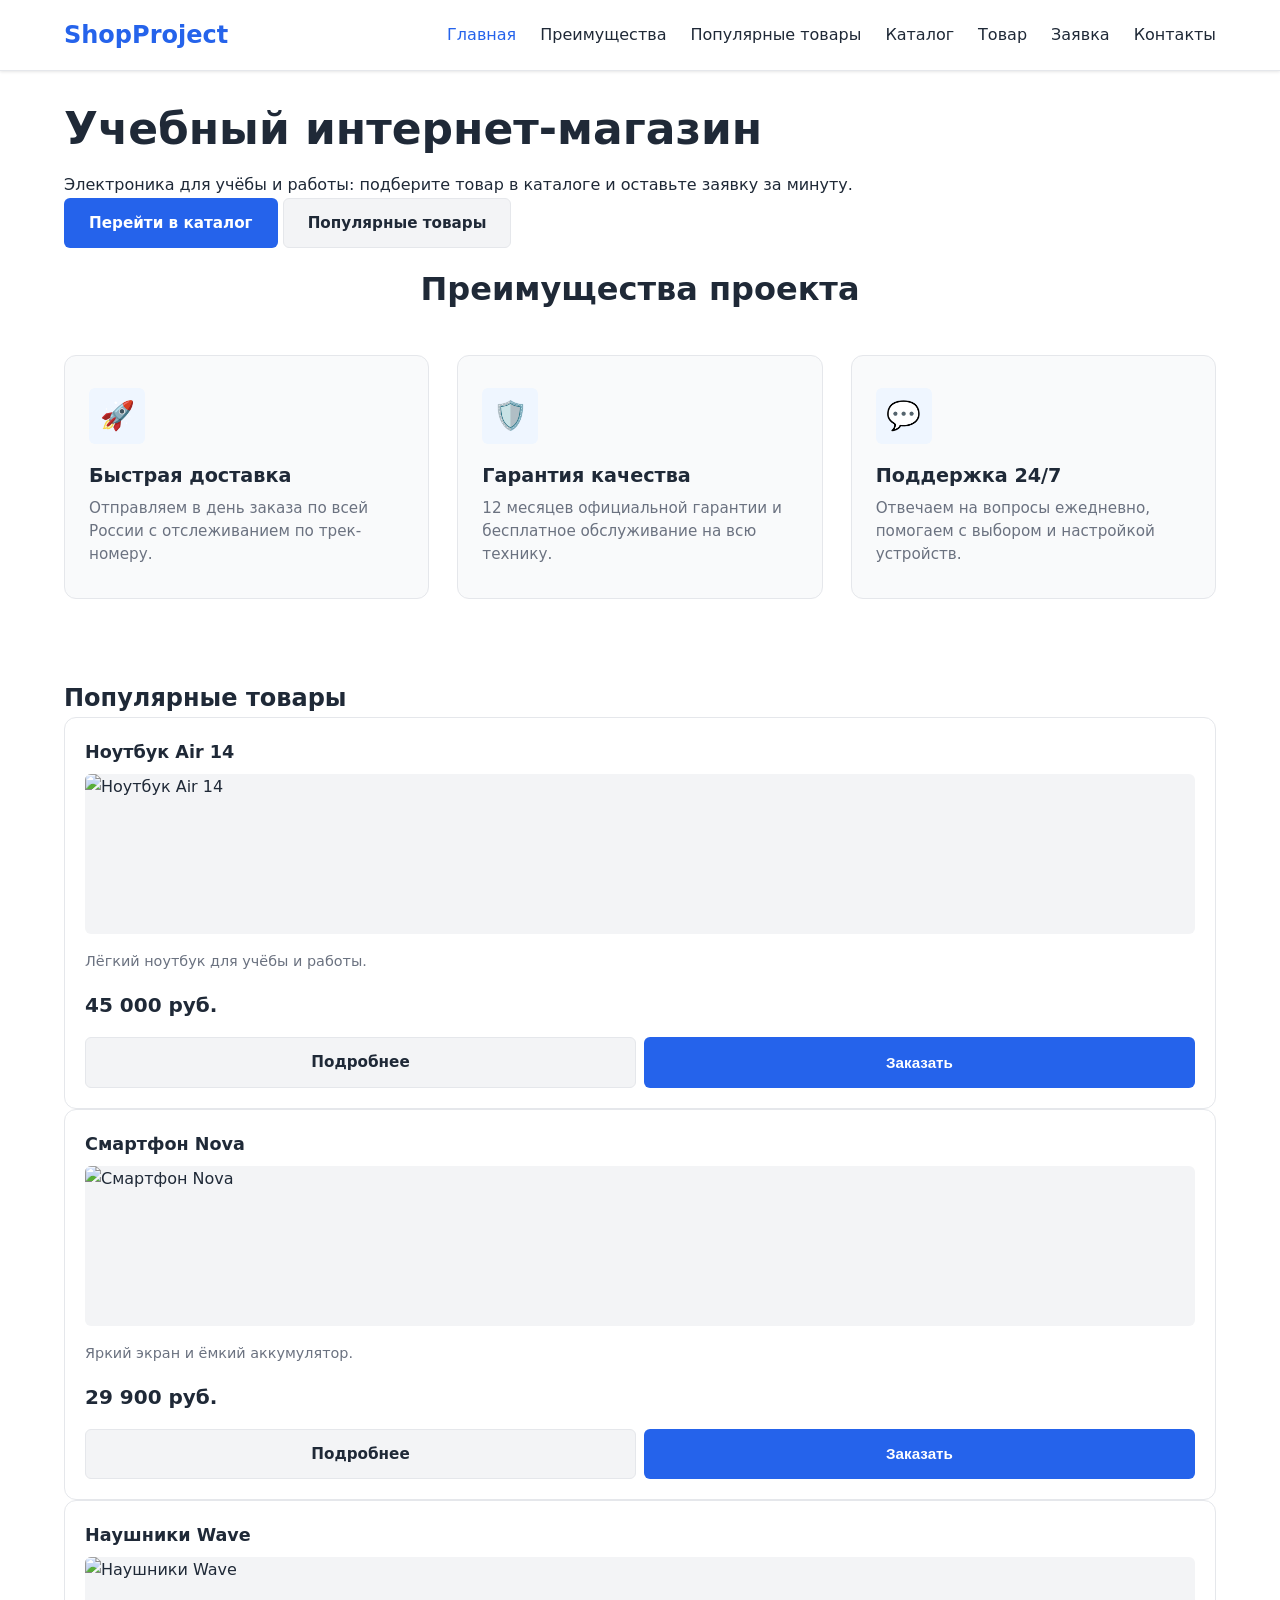
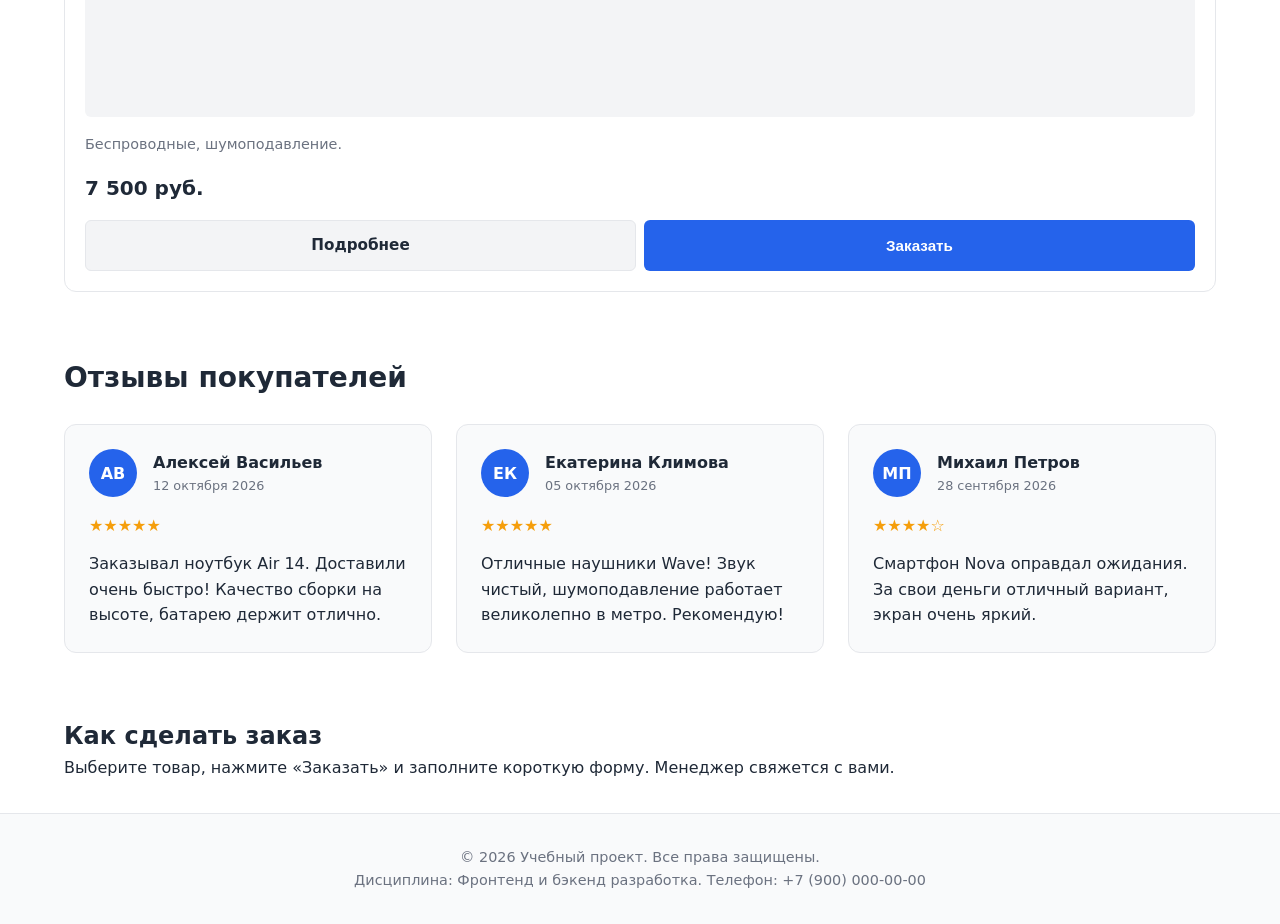
==== commit 099b6659: "fix: prepare HTML CSS project for submission" ====
--- a/index.html
+++ b/index.html
@@ -31,60 +31,129 @@
   </header>
 
   <main class="page">
-    <section class="hero">
-      <h1>Учебный интернет-магазин</h1>
-      <p>Электроника для учёбы и работы: подберите товар в каталоге и оставьте заявку за минуту.</p>
-      <div class="hero__actions">
-        <a class="button" href="catalog.html">Перейти в каталог</a>
-        <a class="button button--secondary" href="#popular">Популярные товары</a>
-      </div>
-    </section>
-
-    <section class="section" id="advantages">
-      <h2>Преимущества проекта</h2>
-      <ul class="advantages-list">
-        <li class="advantages-list__item"><h3 class="advantages-list__title">Быстрая доставка</h3><p>Отправляем в день заказа.</p></li>
-        <li class="advantages-list__item"><h3 class="advantages-list__title">Гарантия</h3><p>12 месяцев на всю технику.</p></li>
-        <li class="advantages-list__item"><h3 class="advantages-list__title">Поддержка</h3><p>Отвечаем на вопросы ежедневно.</p></li>
-      </ul>
-    </section>
+  <section class="hero">
+    <h1>Учебный интернет-магазин</h1>
+    <p>Электроника для учёбы и работы: подберите товар в каталоге и оставьте заявку за минуту.</p>
+    <div class="hero__actions">
+      <a class="button" href="catalog.html">Перейти в каталог</a>
+      <a class="button button--secondary" href="#popular">Популярные товары</a>
+    </div>
+  </section>
+
+    <section class="section advantages" id="advantages">
+  <h2 class="section__title advantages__title">Преимущества проекта</h2>
+  
+  <ul class="advantages-list">
+    <li class="advantages-list__item">
+      <div class="advantages-list__icon" aria-hidden="true">🚀</div>
+      <div class="advantages-list__content">
+        <h3 class="advantages-list__title">Быстрая доставка</h3>
+        <p class="advantages-list__description">Отправляем в день заказа по всей России с отслеживанием по трек-номеру.</p>
+      </div>
+    </li>
+
+    <li class="advantages-list__item">
+      <div class="advantages-list__icon" aria-hidden="true">🛡️</div>
+      <div class="advantages-list__content">
+        <h3 class="advantages-list__title">Гарантия качества</h3>
+        <p class="advantages-list__description">12 месяцев официальной гарантии и бесплатное обслуживание на всю технику.</p>
+      </div>
+    </li>
+
+    <li class="advantages-list__item">
+      <div class="advantages-list__icon" aria-hidden="true">💬</div>
+      <div class="advantages-list__content">
+        <h3 class="advantages-list__title">Поддержка 24/7</h3>
+        <p class="advantages-list__description">Отвечаем на вопросы ежедневно, помогаем с выбором и настройкой устройств.</p>
+      </div>
+    </li>
+  </ul>
+</section>
 
     <section class="section" id="popular">
       <h2>Популярные товары</h2>
       <div class="products-grid">
-      <article class="product-card product-card--hit">
-        <span class="product-card__badge">Хит</span>
-        <div class="product-card__image" role="img" aria-label="Изображение: Ноутбук Air 14"></div>
-        <h3 class="product-card__title">Ноутбук Air 14</h3>
-        <p class="product-card__description">Лёгкий ноутбук для учёбы и работы.</p>
-        <p class="product-card__price">45 000 руб.</p>
-        <div class="product-card__actions">
-          <a class="button button--secondary product-card__button" href="product.html">Подробнее</a>
-          <button class="button product-card__button" type="button" data-product="Ноутбук Air 14">Заказать</button>
-        </div>
-      </article>
-      <article class="product-card product-card--new">
-        <span class="product-card__badge">Новинка</span>
-        <div class="product-card__image" role="img" aria-label="Изображение: Смартфон Nova"></div>
-        <h3 class="product-card__title">Смартфон Nova</h3>
-        <p class="product-card__description">Яркий экран и ёмкий аккумулятор.</p>
-        <p class="product-card__price">29 900 руб.</p>
-        <div class="product-card__actions">
-          <a class="button button--secondary product-card__button" href="product.html">Подробнее</a>
-          <button class="button product-card__button" type="button" data-product="Смартфон Nova">Заказать</button>
-        </div>
-      </article>
-      <article class="product-card product-card--discount">
-        <span class="product-card__badge">Скидка</span>
-        <div class="product-card__image" role="img" aria-label="Изображение: Наушники Wave"></div>
-        <h3 class="product-card__title">Наушники Wave</h3>
-        <p class="product-card__description">Беспроводные, шумоподавление.</p>
-        <p class="product-card__price">7 500 руб.</p>
-        <div class="product-card__actions">
-          <a class="button button--secondary product-card__button" href="product.html">Подробнее</a>
-          <button class="button product-card__button" type="button" data-product="Наушники Wave">Заказать</button>
-        </div>
-      </article>
+        <article class="product-card product-card--hit">
+          <div class="product-card__image" role="img" aria-label="Изображение: Ноутбук Air 14"></div>
+          <h3 class="product-card__title">Ноутбук Air 14</h3>
+          <div class="product-card__image-container">
+              <img class="product-card__img" src="https://images.unsplash.com/photo-1517336714731-489689fd1ca8?auto=format&fit=crop&w=600&q=80" alt="Ноутбук Air 14">
+          </div>
+          <p class="product-card__description">Лёгкий ноутбук для учёбы и работы.</p>
+          <p class="product-card__price">45 000 руб.</p>
+          <div class="product-card__actions">
+            <a class="button button--secondary product-card__button" href="product.html">Подробнее</a>
+            <button class="button product-card__button" type="button" data-product="Ноутбук Air 14">Заказать</button>
+          </div>
+        </article>
+        <article class="product-card product-card--new">
+          <div class="product-card__image" role="img" aria-label="Изображение: Смартфон Nova"></div>
+          <h3 class="product-card__title">Смартфон Nova</h3>
+          <div class="product-card__image-container">
+              <img class="product-card__img" src="https://images.unsplash.com/photo-1511707171634-5f897ff02aa9?auto=format&fit=crop&w=600&q=80" alt="Смартфон Nova">
+            </div>
+          <p class="product-card__description">Яркий экран и ёмкий аккумулятор.</p>
+          <p class="product-card__price">29 900 руб.</p>
+          <div class="product-card__actions">
+            <a class="button button--secondary product-card__button" href="product.html">Подробнее</a>
+            <button class="button product-card__button" type="button" data-product="Смартфон Nova">Заказать</button>
+          </div>
+        </article>
+        <article class="product-card product-card--discount">
+          <div class="product-card__image" role="img" aria-label="Изображение: Наушники Wave"></div>
+          <h3 class="product-card__title">Наушники Wave</h3>
+           <div class="product-card__image-container">
+              <img class="product-card__img" src="https://images.unsplash.com/photo-1505740420928-5e560c06d30e?auto=format&fit=crop&w=600&q=80" alt="Наушники Wave">
+            </div>
+          <p class="product-card__description">Беспроводные, шумоподавление.</p>
+          <p class="product-card__price">7 500 руб.</p>
+          <div class="product-card__actions">
+            <a class="button button--secondary product-card__button" href="product.html">Подробнее</a>
+            <button class="button product-card__button" type="button" data-product="Наушники Wave">Заказать</button>
+          </div>
+        </article>
+      </div>
+    </section>
+
+    <!-- БЛОК ОТЗЫВОВ -->
+    <section class="section reviews" id="reviews">
+      <h2 class="section__title">Отзывы покупателей</h2>
+      <div class="reviews__grid">
+        <article class="review-card">
+          <div class="review-card__header">
+            <div class="review-card__avatar">АВ</div>
+            <div>
+              <p class="review-card__author">Алексей Васильев</p>
+              <p class="review-card__date">12 октября 2026</p>
+            </div>
+          </div>
+          <div class="review-card__rating">★★★★★</div>
+          <p class="review-card__text">Заказывал ноутбук Air 14. Доставили очень быстро! Качество сборки на высоте, батарею держит отлично.</p>
+        </article>
+
+        <article class="review-card">
+          <div class="review-card__header">
+            <div class="review-card__avatar">ЕК</div>
+            <div>
+              <p class="review-card__author">Екатерина Климова</p>
+              <p class="review-card__date">05 октября 2026</p>
+            </div>
+          </div>
+          <div class="review-card__rating">★★★★★</div>
+          <p class="review-card__text">Отличные наушники Wave! Звук чистый, шумоподавление работает великолепно в метро. Рекомендую!</p>
+        </article>
+
+        <article class="review-card">
+          <div class="review-card__header">
+            <div class="review-card__avatar">МП</div>
+            <div>
+              <p class="review-card__author">Михаил Петров</p>
+              <p class="review-card__date">28 сентября 2026</p>
+            </div>
+          </div>
+          <div class="review-card__rating">★★★★☆</div>
+          <p class="review-card__text">Смартфон Nova оправдал ожидания. За свои деньги отличный вариант, экран очень яркий.</p>
+        </article>
       </div>
     </section>
 
@@ -100,41 +169,46 @@
     <p class="site-footer__text">Дисциплина: Фронтенд и бэкенд разработка. Телефон: +7 (900) 000-00-00</p>
   </footer>
 
-  <a class="to-top" href="#top">Наверх</a>
+  <!-- ФИКСИРОВАННАЯ КНОПКА «НАВЕРХ» -->
+  <a class="to-top" href="#top" aria-label="Вернуться наверх страницы"></a>
+
+  <!-- УЛУЧШЕННОЕ МОДАЛЬНОЕ ОКНО -->
   <dialog class="order-dialog" id="order-dialog" aria-labelledby="order-dialog-title">
+    <button class="order-dialog__close" type="button" data-close-dialog aria-label="Закрыть модальное окно">&times;</button>
     <h2 class="order-dialog__title" id="order-dialog-title">Быстрая заявка</h2>
-  <form class="order-form" id="dialog-form" action="#" method="post" novalidate>
-    <div class="order-form__field">
-      <label class="order-form__label" for="dlg-name">Имя</label>
-      <input class="order-form__input" id="dlg-name" name="name" type="text" placeholder="Введите ваше имя" minlength="2" autocomplete="given-name" required>
-    </div>
-    <div class="order-form__field">
-      <label class="order-form__label" for="dlg-email">E-mail</label>
-      <input class="order-form__input" id="dlg-email" name="email" type="email" placeholder="example@mail.ru" autocomplete="email" required>
-    </div>
-    <div class="order-form__field">
-      <label class="order-form__label" for="dlg-phone">Телефон</label>
-      <input class="order-form__input" id="dlg-phone" name="phone" type="tel" inputmode="tel" placeholder="+7 (900) 000-00-00" pattern="^\+7 \(\d{3}\) \d{3}-\d{2}-\d{2}$" required><small class="order-form__hint">Формат: +7 (900) 000-00-00</small>
-    </div>
-    <div class="order-form__field">
-      <label class="order-form__label" for="dlg-product">Выбранный товар</label>
-      <input class="order-form__input" id="dlg-product" name="product" type="text" readonly>
-    </div>
-    <div class="order-form__field">
-      <label class="order-form__label" for="dlg-comment">Комментарий</label>
-      <textarea class="order-form__input" id="dlg-comment" name="comment" rows="4" placeholder="Дополнительная информация"></textarea>
-    </div>
-    <div class="order-form__field order-form__field--checkbox">
-      <label class="order-form__label" for="dlg-agreement">
-        <input id="dlg-agreement" name="agreement" type="checkbox" required>
-        Я согласен на обработку данных
-      </label>
-    </div>
-    <div class="order-form__actions">
-      <button class="button button--secondary" type="button" data-close-dialog>Закрыть</button>
-      <button class="button" type="submit">Отправить заявку</button>
-    </div>
-  </form>
+    <form class="order-form" id="dialog-form" action="#" method="post" novalidate>
+      <div class="order-form__field">
+        <label class="order-form__label" for="dlg-name">Имя</label>
+        <input class="order-form__input" id="dlg-name" name="name" type="text" placeholder="Введите ваше имя" minlength="2" autocomplete="given-name" required>
+      </div>
+      <div class="order-form__field">
+        <label class="order-form__label" for="dlg-email">E-mail</label>
+        <input class="order-form__input" id="dlg-email" name="email" type="email" placeholder="example@mail.ru" autocomplete="email" required>
+      </div>
+      <div class="order-form__field">
+        <label class="order-form__label" for="dlg-phone">Телефон</label>
+        <input class="order-form__input" id="dlg-phone" name="phone" type="tel" inputmode="tel" placeholder="+7 (900) 000-00-00" pattern="^\+7 \(\d{3}\) \d{3}-\d{2}-\d{2}$" required>
+        <small class="order-form__hint">Формат: +7 (900) 000-00-00</small>
+      </div>
+      <div class="order-form__field">
+        <label class="order-form__label" for="dlg-product">Выбранный товар</label>
+        <input class="order-form__input" id="dlg-product" name="product" type="text" readonly>
+      </div>
+      <div class="order-form__field">
+        <label class="order-form__label" for="dlg-comment">Комментарий</label>
+        <textarea class="order-form__input" id="dlg-comment" name="comment" rows="4" placeholder="Дополнительная информация"></textarea>
+      </div>
+      <div class="order-form__field order-form__field--checkbox">
+        <label class="order-form__label" for="dlg-agreement">
+          <input id="dlg-agreement" name="agreement" type="checkbox" required>
+          Я согласен на обработку данных
+        </label>
+      </div>
+      <div class="order-form__actions">
+        <button class="button button--secondary" type="button" data-close-dialog>Отмена</button>
+        <button class="button" type="submit">Отправить заявку</button>
+      </div>
+    </form>
   </dialog>
 </body>
-</html>
+</html>
--- a/css/style.css
+++ b/css/style.css
@@ -1,619 +1,712 @@
-/* ===============================
-   1. Переменные проекта
-   =============================== */
-
 :root {
-  /* Основные цвета проекта */
+  --color-primary: #2563eb;
+  --color-primary-hover: #1d4ed8;
+  --color-secondary: #f3f4f6;
+  --color-secondary-hover: #e5e7eb;
+  --color-text: #1f2937;
+  --color-text-muted: #6b7280;
   --color-bg: #ffffff;
-  --color-text: #222222;
-  --color-muted: #666666;
-  --color-primary: #0057b8;
-  --color-primary-dark: #003f86;
-  --color-border: #dddddd;
-  --color-surface: #f7f7f7;
-  --color-surface-accent: #eef5ff;
-  --color-danger: #b00020;
-  --color-success: #168a2f;
-  --color-success-bg: #eefaf0;
-  --color-white: #ffffff;
-
-  /* Отступы */
-  --space-xs: 4px;
-  --space-sm: 8px;
-  --space-md: 16px;
-  --space-lg: 24px;
-  --space-xl: 32px;
-
-  /* Скругления */
+  --color-bg-alt: #f9fafb;
+  --color-border: #e5e7eb;
+  --color-error: #ef4444;
+
+  --font-main: system-ui, -apple-system, BlinkMacSystemFont, 'Segoe UI', Roboto, sans-serif;
   --radius-sm: 6px;
-  --radius-md: 8px;
-  --radius-lg: 12px;
-
-  /* Размеры */
-  --container-width: 1100px;
-}
-
-* {
+  --radius-md: 12px;
+  --shadow-sm: 0 1px 3px rgba(0,0,0,0.1);
+  --shadow-md: 0 4px 12px rgba(0,0,0,0.08);
+  --shadow-lg: 0 10px 25px rgba(0,0,0,0.12);
+  --transition: all 0.2s ease-in-out;
+}
+
+*, *::before, *::after {
   box-sizing: border-box;
-}
-
-/* ===============================
-   2. Базовые стили
-   =============================== */
-
-* {
-  box-sizing: border-box;
+  margin: 0;
+  padding: 0;
+}
+
+html {
+  scroll-behavior: smooth;
 }
 
 body {
-  margin: 0;
-  font-family: Arial, sans-serif;
-  line-height: 1.5;
+  font-family: var(--font-main);
   color: var(--color-text);
   background-color: var(--color-bg);
-}
-
-header,
-main,
-footer {
-  padding: var(--space-lg);
-}
-
-/* ===============================
-   3. Общие элементы интерфейса
-   =============================== */
-
-header {
-  background-color: var(--color-surface);
-}
-
-footer {
-  background-color: var(--color-surface);
+  line-height: 1.6;
+  display: flex;
+  flex-direction: column;
+  min-height: 100vh;
+}
+
+img {
+  max-width: 100%;
+  height: auto;
+  display: block;
 }
 
 .site-header {
-  display: flex;
-  flex-wrap: wrap;
-  align-items: center;
-  justify-content: space-between;
-  gap: var(--space-md);
-}
-
-.site-logo {
-  font-weight: bold;
-  text-decoration: none;
-  color: #222222;
-}
-
-.site-nav__list {
-  display: flex;
-  flex-wrap: wrap;
-  justify-content: center;
-  align-items: center;
-  gap: var(--space-md);
-  padding: 0;
-  margin: var(--space-md) 0 0;
-  list-style: none;
-}
-
-
-.site-nav__list li {
-  margin-bottom: 0;
-}
-
-.site-nav__list a {
-  display: inline-block;
-  padding: var(--space-sm) var(--space-md);
-  color: var(--color-primary);
-  text-decoration: none;
-  border-radius: var(--radius-sm);
-}
-
-
-.site-nav__list a:hover {
-  color: var(--color-white);
-  background-color: var(--color-primary);
-}
-
-.site-nav__list .site-nav__link--active {
-  color: var(--color-white);
-  background-color: var(--color-primary);
-}
-
-
-/* ===============================
-   4. Компоненты страницы
-   =============================== */
-
-.hero {
-  max-width: var(--container-width);
-  margin: 0 auto var(--space-xl);
-  padding: var(--space-xl) var(--space-lg);
-  background-color: var(--color-surface-accent);
-  border-radius: var(--radius-lg);
-}
-
-.section {
-  max-width: var(--container-width);
-  margin: 0 auto var(--space-xl);
-}
-
-.section h2 {
-  margin-top: 0;
-}
-
-.product-card:hover {
-  border-color: var(--color-primary);
-}
-
-.products-grid {
-  display: grid;
-  grid-template-columns: repeat(3, 1fr);
-  gap: var(--space-lg);
-}
-
-.product-card h3 {
-  margin-top: 0;
-}
-
-.button {
-  display: inline-block;
-  padding: var(--space-sm) var(--space-md);
-  color: var(--color-white);
-  background-color: var(--color-primary);
-  text-decoration: none;
-  border: none;
-  border-radius: var(--radius-sm);
-  cursor: pointer;
-}
-
-.button:hover {
-  background-color: var(--color-primary-dark);
-}
-
-.button:focus-visible {
-  outline: 2px solid var(--color-primary);
-  outline-offset: 3px;
-}
-
-.button:disabled {
-  opacity: 0.6;
-  cursor: not-allowed;
-}
-
-/*
-  Дополнительный информационный блок.
-*/
-.aside-info {
-  max-width: var(--container-width);
-  margin: 0 auto var(--space-xl);
-  padding: var(--space-md);
-  border-left: 4px solid var(--color-primary);
-  background-color: var(--color-surface);
-}
-
-/* ===============================
-   5. Форма и модальное окно
-   =============================== */
-
-.order-dialog {
-  width: min(100% - 32px, 560px);
-  padding: var(--space-lg);
-  border: none;
-  border-radius: var(--radius-lg);
-}
-
-.order-dialog::backdrop {
-  background-color: rgba(0, 0, 0, 0.5);
-}
-
-.form-field {
-  margin-bottom: var(--space-md);
-}
-
-.form-field label {
-  display: block;
-  margin-bottom: var(--space-xs);
-}
-
-.form-field input,
-.form-field select,
-.form-field textarea {
-  width: 100%;
-  padding: 10px 12px;
-  border: 1px solid var(--color-border);
-  border-radius: var(--radius-sm);
-  font: inherit;
-}
-
-.form-field input[type="checkbox"] {
-  width: auto;
-}
-
-.form-field small {
-  display: block;
-  margin-top: var(--space-xs);
-  color: var(--color-muted);
-}
-
-.form-field input:hover,
-.form-field select:hover,
-.form-field textarea:hover {
-  border-color: var(--color-primary);
-}
-
-.form-field input:focus-visible,
-.form-field select:focus-visible,
-.form-field textarea:focus-visible,
-.form-actions button:focus-visible {
-  outline: 2px solid var(--color-primary);
-  outline-offset: 3px;
-}
-
-[aria-invalid="true"] {
-  border-color: var(--color-danger);
-}
-
-
-/*
-  Кнопки формы.
-*/
-.form-actions {
-  display: flex;
-  gap: 12px;
-  margin-top: 20px;
-}
-
-/*
-  Сообщение об успешной отправке.
-*/
-.success-message {
-  max-width: var(--container-width);
-  margin: var(--space-lg) auto;
-  padding: var(--space-md);
-  border-left: 4px solid var(--color-success);
-  background-color: var(--color-success-bg);
-}
-
-/* ===============================
-   6. Дополнения для многостраничного сайта
-   (всё, что выше, сохранено без изменений)
-   =============================== */
-
-a {
-  color: var(--color-primary);
-}
-
-a:focus-visible {
-  outline: 2px solid var(--color-primary);
-  outline-offset: 3px;
-}
-
-.page {
-  max-width: var(--container-width);
-  margin: 0 auto;
-}
-
-.page__title {
-  margin-top: 0;
-}
-
-.breadcrumbs {
-  max-width: var(--container-width);
-  margin: 0 auto var(--space-md);
-  font-size: 14px;
-  color: var(--color-muted);
-}
-
-.breadcrumbs a {
-  color: var(--color-primary);
-}
-
-.breadcrumbs span::before {
-  content: " / ";
-  color: var(--color-muted);
-}
-
-html {
-  scroll-behavior: smooth;
-}
-
-:target {
-  outline: 2px dashed var(--color-primary);
-  outline-offset: 4px;
-}
-
-
-.section--narrow {
-  margin-left: 0;
-  max-width: 600px;
-}
-
-/* Шапка: sticky + Flexbox */
-header {
   position: sticky;
   top: 0;
   z-index: 100;
+  background-color: rgba(255, 255, 255, 0.95);
+  backdrop-filter: blur(8px);
   border-bottom: 1px solid var(--color-border);
-}
-
-footer p {
-  max-width: var(--container-width);
-  margin: 0 auto var(--space-sm);
-}
-
-/* Кнопки: варианты */
+  box-shadow: var(--shadow-sm);
+}
+
+.site-header__inner {
+  max-width: 1200px;
+  margin: 0 auto;
+  padding: 1rem 1.5rem;
+  display: flex;
+  justify-content: space-between;
+  align-items: center;
+}
+
+.site-header__logo {
+  font-size: 1.5rem;
+  font-weight: 700;
+  color: var(--color-primary);
+  text-decoration: none;
+}
+
+.page__title {
+  font-size: 2.25rem;
+  font-weight: 800;
+  color: var(--color-text);
+  margin-bottom: 1.5rem;
+  letter-spacing: -0.5px;
+  position: relative;
+  display: inline-block;
+}
+
+.page__title::after {
+  content: '';
+  position: absolute;
+  left: 0;
+  bottom: -8px;
+  width: 40px;
+  height: 4px;
+  background-color: var(--color-primary);
+  border-radius: 2px;
+}
+
+.hero h1 {
+  font-size: 2.75rem;
+  font-weight: 800;
+  color: var(--color-text);
+  margin-bottom: 1rem;
+  line-height: 1.2;
+}
+
+.site-nav__list {
+  display: flex;
+  list-style: none;
+  gap: 1.5rem;
+}
+
+.site-nav__link {
+  text-decoration: none;
+  color: var(--color-text);
+  font-weight: 500;
+  transition: var(--transition);
+  padding: 0.5rem 0;
+  position: relative;
+}
+
+.site-nav__link:hover,
+.site-nav__link--active {
+  color: var(--color-primary);
+}
+
+.button {
+  display: inline-flex;
+  align-items: center;
+  justify-content: center;
+  padding: 0.75rem 1.5rem;
+  font-size: 0.95rem;
+  font-weight: 600;
+  border-radius: var(--radius-sm);
+  border: 1px solid transparent;
+  cursor: pointer;
+  text-decoration: none;
+  transition: var(--transition);
+  background-color: var(--color-primary);
+  color: #fff;
+}
+
+.button:hover {
+  background-color: var(--color-primary-hover);
+}
+
 .button--secondary {
+  background-color: var(--color-secondary);
+  color: var(--color-text);
+  border-color: var(--color-border);
+}
+
+.button--secondary:hover {
+  background-color: var(--color-secondary-hover);
+}
+
+.breadcrumbs {
+  margin-bottom: 1.5rem;
+  font-size: 0.9rem;
+  color: var(--color-text-muted);
+}
+
+.breadcrumbs a {
   color: var(--color-primary);
-  background-color: var(--color-white);
-  box-shadow: inset 0 0 0 2px var(--color-primary);
-}
-
-.button--secondary:hover {
-  color: var(--color-white);
-}
-
-.button--disabled {
-  opacity: 0.6;
-  cursor: not-allowed;
-}
-
-/* Главная */
-.hero h1 {
-  margin-top: 0;
-}
-
-.hero__actions {
-  display: flex;
-  flex-wrap: wrap;
-  gap: var(--space-md);
-}
-
-.advantages-list {
-  display: grid;
-  grid-template-columns: repeat(auto-fit, minmax(220px, 1fr));
-  gap: var(--space-md);
-  margin: 0;
-  padding: 0;
-  list-style: none;
-}
-
-.advantages-list__item {
-  padding: var(--space-md);
-  border: 1px solid var(--color-border);
-  border-radius: var(--radius-md);
-}
-
-.advantages-list__title {
-  margin-top: 0;
-}
-
-.aside-info h2 {
-  margin-top: 0;
-}
-
-/* Каталог: Grid */
+  text-decoration: none;
+}
+
+.page {
+  max-width: 1200px;
+  width: 100%;
+  margin: 0 auto;
+  padding: 2rem 1.5rem;
+  flex: 1;
+}
+
+.page__title {
+  font-size: 2.25rem;
+  margin-bottom: 1.5rem;
+  font-weight: 800;
+}
+
+.section {
+  margin-bottom: 4rem;
+}
+
+.section__title {
+  font-size: 1.75rem;
+  margin-bottom: 1.5rem;
+}
+
+/* Каталог и Sticky-фильтры */
 .catalog {
   display: grid;
-  grid-template-columns: 240px 1fr;
-  gap: var(--space-lg);
+  grid-template-columns: 260px 1fr;
+  gap: 2rem;
   align-items: start;
-}
-
-.catalog__grid {
-  display: grid;
-  grid-template-columns: repeat(auto-fill, minmax(250px, 1fr));
-  gap: var(--space-md);
-}
-
-.catalog__grid .product-card {
-  margin-bottom: 0;
-}
-
-.catalog-layout {
-  max-width: var(--container-width);
-  margin: 0 auto var(--space-xl);
-  display: grid;
-  grid-template-columns: 260px 1fr;
-  grid-template-areas: "filters products";
-  gap: var(--space-lg);
-}
-
-.catalog-filters {
-  grid-area: filters;
-  padding: var(--space-md);
-  border: 1px solid var(--color-border);
-  border-radius: var(--radius-md);
-  background-color: var(--color-surface);
-}
-
-.catalog-products {
-  grid-area: products;
 }
 
 .filters {
   position: sticky;
   top: 90px;
-  padding: var(--space-md);
+  background: var(--color-bg-alt);
+  padding: 1.5rem;
+  border-radius: var(--radius-md);
+  border: 1px solid var(--color-border);
+  max-height: calc(100vh - 110px);
+  overflow-y: auto;
+  box-shadow: var(--shadow-sm);
+}
+
+.filters__title {
+  font-size: 1.25rem;
+  margin-bottom: 1rem;
+  border-bottom: 2px solid var(--color-border);
+  padding-bottom: 0.5rem;
+}
+
+.filters__subtitle {
+  font-size: 1rem;
+  margin: 1rem 0 0.5rem;
+}
+
+.filters__list {
+  list-style: none;
+}
+
+.filters__list li {
+  margin-bottom: 0.5rem;
+}
+
+.filters__list label {
+  display: flex;
+  align-items: center;
+  gap: 0.5rem;
+  cursor: pointer;
+}
+
+/* Слайдер цены в фильтрах */.price-filter {
+  display: flex;
+  flex-direction: column;
+  gap: 0.5rem;
+  margin-bottom: 1.5rem;
+}
+
+.price-filter__inputs {
+  display: flex;
+  justify-content: space-between;
+  font-size: 0.85rem;
+  color: var(--color-text-muted);
+}
+
+.price-filter__range {
+  width: 100%;
+  accent-color: var(--color-primary);
+  cursor: pointer;
+}
+
+.catalog__grid {
+  display: grid;
+  grid-template-columns: repeat(auto-fill, minmax(260px, 1fr));
+  gap: 1.5rem;
+}
+
+/* ==========================================================================
+   БЛОК ПРЕИМУЩЕСТВА (ADVANTAGES)
+   ========================================================================== */
+.advantages {
+  padding: 1rem 0;
+}
+
+.advantages__title {
+  text-align: center;
+  font-size: 2rem;
+  font-weight: 800;
+  margin-bottom: 2.5rem;
+  color: var(--color-text);
+}
+
+/* Сетка карточек */
+.advantages-list {
+  display: grid;
+  grid-template-columns: repeat(auto-fit, minmax(280px, 1fr));
+  gap: 1.75rem;
+  list-style: none;
+  padding: 0;
+  margin: 0;
+}
+
+/* Карточка преимущества */
+.advantages-list__item {
+  position: relative;
+  background: var(--color-bg-alt);
   border: 1px solid var(--color-border);
   border-radius: var(--radius-md);
-  background-color: var(--color-surface);
-}
-
-.filters__title {
-  margin-top: 0;
-}
-
-.filters__subtitle {
-  margin-bottom: var(--space-sm);
-}
-
-.filters__list {
-  margin: 0 0 var(--space-md);
-  padding: 0;
-  list-style: none;
-}
-
-.filters__text {
-  margin-top: 0;
-}
-
-
-/* Карточки: relative + absolute бейдж */
+  padding: 2rem 1.5rem;
+  display: flex;
+  flex-direction: column;
+  align-items: flex-start;
+  gap: 1.25rem;
+  transition: transform 0.25s ease, box-shadow 0.25s ease, border-color 0.25s ease;
+  overflow: hidden;
+}
+
+/* Верхняя декоративная полоса при наведении */
+.advantages-list__item::before {
+  content: '';
+  position: absolute;
+  top: 0;
+  left: 0;
+  width: 100%;
+  height: 4px;
+  background: linear-gradient(90deg, var(--color-primary), #60a5fa);
+  opacity: 0;
+  transition: opacity 0.25s ease;
+}
+
+/* Hover-эффект при наведении */
+.advantages-list__item:hover {
+  transform: translateY(-5px);
+  box-shadow: var(--shadow-md);
+  border-color: rgba(37, 99, 235, 0.3);
+  background-color: #ffffff;
+}
+
+.advantages-list__item:hover::before {
+  opacity: 1;
+}
+
+/* Иконка */
+.advantages-list__icon {
+  width: 56px;
+  height: 56px;
+  background-color: #eff6ff;
+  color: var(--color-primary);
+  border-radius: var(--radius-sm);
+  display: flex;
+  align-items: center;
+  justify-content: center;
+  font-size: 1.75rem;
+  line-height: 1;
+  flex-shrink: 0;
+  transition: transform 0.25s ease, background-color 0.25s ease;
+}
+
+.advantages-list__item:hover .advantages-list__icon {
+  transform: scale(1.1) rotate(-3deg);
+  background-color: #dbeafe;
+}
+
+/* Заголовок и описание */
+.advantages-list__content {
+  display: flex;
+  flex-direction: column;
+  gap: 0.5rem;
+}
+
+.advantages-list__title {
+  font-size: 1.2rem;
+  font-weight: 700;
+  color: var(--color-text);
+  line-height: 1.3;
+}
+
+.advantages-list__description {
+  font-size: 0.95rem;
+  color: var(--color-text-muted);
+  line-height: 1.5;
+}
+
+/* Мобильная адаптивность */
+@media (max-width: 640px) {
+  .advantages-list__item {
+    flex-direction: row;
+    align-items: flex-start;
+    padding: 1.25rem;
+  }
+
+  .advantages-list__icon {
+    width: 44px;
+    height: 44px;
+    font-size: 1.35rem;
+  }
+}
+
+/* Карточки товаров и изображения */
 .product-card {
-  display: flex;
-  flex-direction: column;
-  gap: var(--space-sm);
-  margin-bottom: 0;
-  padding: var(--space-md);
+  position: relative;
+  background: #fff;
   border: 1px solid var(--color-border);
   border-radius: var(--radius-md);
-  background-color: var(--color-bg);
-}
-
-.product-card .button {
-  margin-top: auto;
-  align-self: flex-start;
+  padding: 1.25rem;
+  display: flex;
+  flex-direction: column;
+  transition: var(--transition);
+}
+
+.product-card:hover {
+  transform: translateY(-4px);
+  box-shadow: var(--shadow-md);
 }
 
 .product-card__badge {
   position: absolute;
-  top: var(--space-sm);
-  right: var(--space-sm);
-  z-index: 1;
-  padding: var(--space-xs) var(--space-sm);
-  font-size: 14px;
-  font-weight: bold;
-  color: var(--color-white);
-  background-color: #b26a00;
+  top: 10px;
+  right: 10px;
+  background: var(--color-primary);
+  color: #fff;
+  padding: 0.25rem 0.6rem;
+  font-size: 0.75rem;
+  font-weight: 700;
+  border-radius: 20px;
+  text-transform: uppercase;
+  z-index: 2;
+}
+
+.product-card--hit .product-card__badge { background: #f59e0b; }
+.product-card--new .product-card__badge { background: #10b981; }
+.product-card--discount .product-card__badge { background: #ef4444; }
+
+.product-card__image-container {
+  width: 100%;
+  height: 160px;
+  background-color: var(--color-secondary);
   border-radius: var(--radius-sm);
-}
-
-.product-card--new .product-card__badge {
-  background-color: var(--color-success);
-}
-
-.product-card--discount {
-  border-color: var(--color-danger);
-}
-
-.product-card--discount .product-card__badge {
-  background-color: var(--color-danger);
-}
-
-.product-card__image,
-.product-page__image {
-  aspect-ratio: 4 / 3;
-  margin-bottom: var(--space-md);
-  background: repeating-linear-gradient(45deg, var(--color-surface), var(--color-surface) 10px, var(--color-surface-accent) 10px, var(--color-surface-accent) 20px);
-  border-radius: var(--radius-sm);
+  margin-bottom: 1rem;
+  overflow: hidden;
+}
+
+.product-card__img {
+  width: 100%;
+  height: 100%;
+  object-fit: cover;
+  transition: transform 0.3s ease;
+}
+
+.product-card:hover .product-card__img {
+  transform: scale(1.05);
 }
 
 .product-card__title {
-  margin-bottom: var(--space-sm);
+  font-size: 1.1rem;
+  margin-bottom: 0.5rem;
 }
 
 .product-card__description {
-  flex-grow: 1;
-  margin: 0 0 var(--space-sm);
+  font-size: 0.9rem;
+  color: var(--color-text-muted);
+  margin-bottom: 1rem;
+  flex: 1;
 }
 
 .product-card__price {
-  margin: 0 0 var(--space-md);
-  font-weight: bold;
+  font-size: 1.25rem;
+  font-weight: 700;
+  margin-bottom: 1rem;
 }
 
 .product-card__actions {
-  display: flex;
-  flex-wrap: wrap;
-  gap: var(--space-sm);
-}
-
-/* Страница товара и таблица */
+  display: grid;
+  grid-template-columns: 1fr 1fr;
+  gap: 0.5rem;
+}
+
+/* Страница товара */
 .product-page {
   display: grid;
   grid-template-columns: 1fr 1fr;
-  gap: var(--space-xl);
-  margin-bottom: var(--space-xl);
+  gap: 2.5rem;
+  margin-bottom: 3rem;
+  align-items: center;
+}
+
+.product-page__image-container {
+  width: 100%;
+  height: 380px;
+  background-color: var(--color-secondary);
+  border-radius: var(--radius-md);
+  overflow: hidden;
+}
+
+.product-page__img {
+  width: 100%;
+  height: 100%;
+  object-fit: cover;
 }
 
 .product-page__title {
-  margin-top: 0;
+  font-size: 2rem;
+  margin-bottom: 1rem;
+}
+
+.product-page__description {
+  font-size: 1.05rem;
+  color: var(--color-text-muted);
+  margin-bottom: 1.5rem;
 }
 
 .product-page__price {
-  font-size: 28px;
-  font-weight: bold;
+  font-size: 2rem;
+  font-weight: 800;
+  color: var(--color-primary);
+  margin-bottom: 1.5rem;
 }
 
 .spec-table {
   width: 100%;
   border-collapse: collapse;
+  margin-top: 1rem;
 }
 
 .spec-table__caption {
-  margin-bottom: var(--space-sm);
-  font-size: 20px;
-  font-weight: bold;
+  font-size: 1.25rem;
+  font-weight: 700;
   text-align: left;
+  margin-bottom: 1rem;
 }
 
 .spec-table th,
 .spec-table td {
-  padding: var(--space-sm) var(--space-md);
+  padding: 0.85rem 1rem;
+  border-bottom: 1px solid var(--color-border);
+  text-align: left;
+}
+
+.spec-table tbody tr:nth-child(even) {
+  background-color: var(--color-bg-alt);
+}
+
+/* Отзывы */
+.reviews__grid {
+  display: grid;
+  grid-template-columns: repeat(auto-fit, minmax(280px, 1fr));
+  gap: 1.5rem;
+  margin-bottom: 2rem;
+}
+
+.review-card {
+  background: var(--color-bg-alt);
   border: 1px solid var(--color-border);
-  text-align: left;
-}
-
-.spec-table thead th {
-  color: var(--color-white);
-  background-color: var(--color-primary);
-}
-
-.spec-table tbody th {
-  background-color: var(--color-surface);
-}
-
-.spec-table tbody tr:nth-child(even) td {
-  background-color: var(--color-surface-accent);
-}
-
-.spec-table tbody tr:hover td {
-  background-color: var(--color-border);
-}
-
-/* Контакты и кнопка «Наверх» (fixed) */
-.contacts {
-  display: grid;
-  grid-template-columns: 1fr 1fr;
-  gap: var(--space-xl);
-}
-
+  border-radius: var(--radius-md);
+  padding: 1.5rem;
+  display: flex;
+  flex-direction: column;
+}
+
+.review-card__header {
+  display: flex;
+  align-items: center;
+  gap: 1rem;
+  margin-bottom: 1rem;
+}
+
+.review-card__avatar {
+  width: 48px;
+  height: 48px;
+  border-radius: 50%;
+  background: var(--color-primary);
+  color: #fff;
+  display: flex;
+  align-items: center;
+  justify-content: center;
+  font-weight: 700;
+}
+
+.review-card__author {
+  font-weight: 600;
+}
+
+.review-card__date {
+  font-size: 0.8rem;
+  color: var(--color-text-muted);
+}
+
+.review-card__rating {
+  color: #f59e0b;
+  margin-bottom: 0.75rem;
+}
+
+.reviews__add-form {
+  padding: 1.5rem;
+  background-color: var(--color-bg-alt);
+  border: 1px solid var(--color-border);
+  border-radius: var(--radius-md);
+}
+
+.reviews__add-title {
+  font-size: 1.25rem;
+  margin-bottom: 1.25rem;
+}
+
+/* Формы */
+.order-form {
+  display: flex;
+  flex-direction: column;
+  gap: 1.25rem;
+}
+
+.order-form__field {
+  display: flex;
+  flex-direction: column;
+  gap: 0.4rem;
+}
+
+.order-form__label {
+  font-weight: 600;
+  font-size: 0.9rem;
+}
+
+.order-form__input {
+  padding: 0.75rem 1rem;
+  border: 1px solid var(--color-border);
+  border-radius: var(--radius-sm);
+  font-family: inherit;
+  font-size: 1rem;
+}
+
+.order-form__input:focus-visible {
+  outline: 2px solid var(--color-primary);
+  border-color: transparent;
+}
+
+.success-message {
+  background-color: #d1fae5;
+  color: #065f46;
+  padding: 1rem;
+  border-radius: var(--radius-sm);
+  margin-top: 1.5rem;
+  text-align: center;
+  font-weight: 600;
+}
+
+/* Модальное окно */
+.order-dialog {
+  margin: auto;
+  padding: 2rem;
+  border: none;
+  border-radius: var(--radius-md);
+  box-shadow: var(--shadow-lg);
+  max-width: 500px;
+  width: calc(100% - 2rem);
+  position: relative;
+}
+
+.order-dialog::backdrop {
+  background: rgba(15, 23, 42, 0.6);
+  backdrop-filter: blur(4px);
+}
+
+.order-dialog__close {
+  position: absolute;
+  top: 1rem;
+  right: 1rem;
+  background: transparent;
+  border: none;
+  font-size: 1.5rem;
+  cursor: pointer;
+  color: var(--color-text-muted);
+}
+
+/* Кнопка Наверх */
 .to-top {
   position: fixed;
-  right: var(--space-lg);
-  bottom: var(--space-lg);
-  z-index: 50;
-  padding: var(--space-sm) var(--space-md);
-  color: var(--color-white);
+  bottom: 2rem;
+  right: 2rem;
+  z-index: 99;
+  width: 48px;
+  height: 48px;
   background-color: var(--color-primary);
-  border-radius: var(--radius-sm);
+  color: #fff;
+  border-radius: 50%;
+  display: flex;
+  align-items: center;
+  justify-content: center;
   text-decoration: none;
-}
-
-.to-top:hover {
-  background-color: var(--color-primary-dark);
-}
-
-/* Адаптивность */
-@media (max-width: 800px) {
-  .catalog,
-  .product-page,
-  .contacts {
+  box-shadow: var(--shadow-md);
+  opacity: 0;
+  visibility: hidden;
+  transition: var(--transition);
+}
+
+.to-top::before {
+  content: "↑";
+  font-size: 1.3rem;
+  font-weight: bold;
+}
+
+.to-top--visible {
+  opacity: 1;
+  visibility: visible;
+}
+
+.site-footer {
+  background-color: var(--color-bg-alt);
+  border-top: 1px solid var(--color-border);
+  padding: 2rem 1.5rem;
+  text-align: center;
+  margin-top: auto;
+}
+
+.site-footer__text {
+  color: var(--color-text-muted);
+  font-size: 0.9rem;
+}
+
+@media (max-width: 768px) {
+  .catalog {
     grid-template-columns: 1fr;
   }
-
   .filters {
     position: static;
+    max-height: none;
   }
-}
+  .product-page {
+    grid-template-columns: 1fr;
+  }
+}
